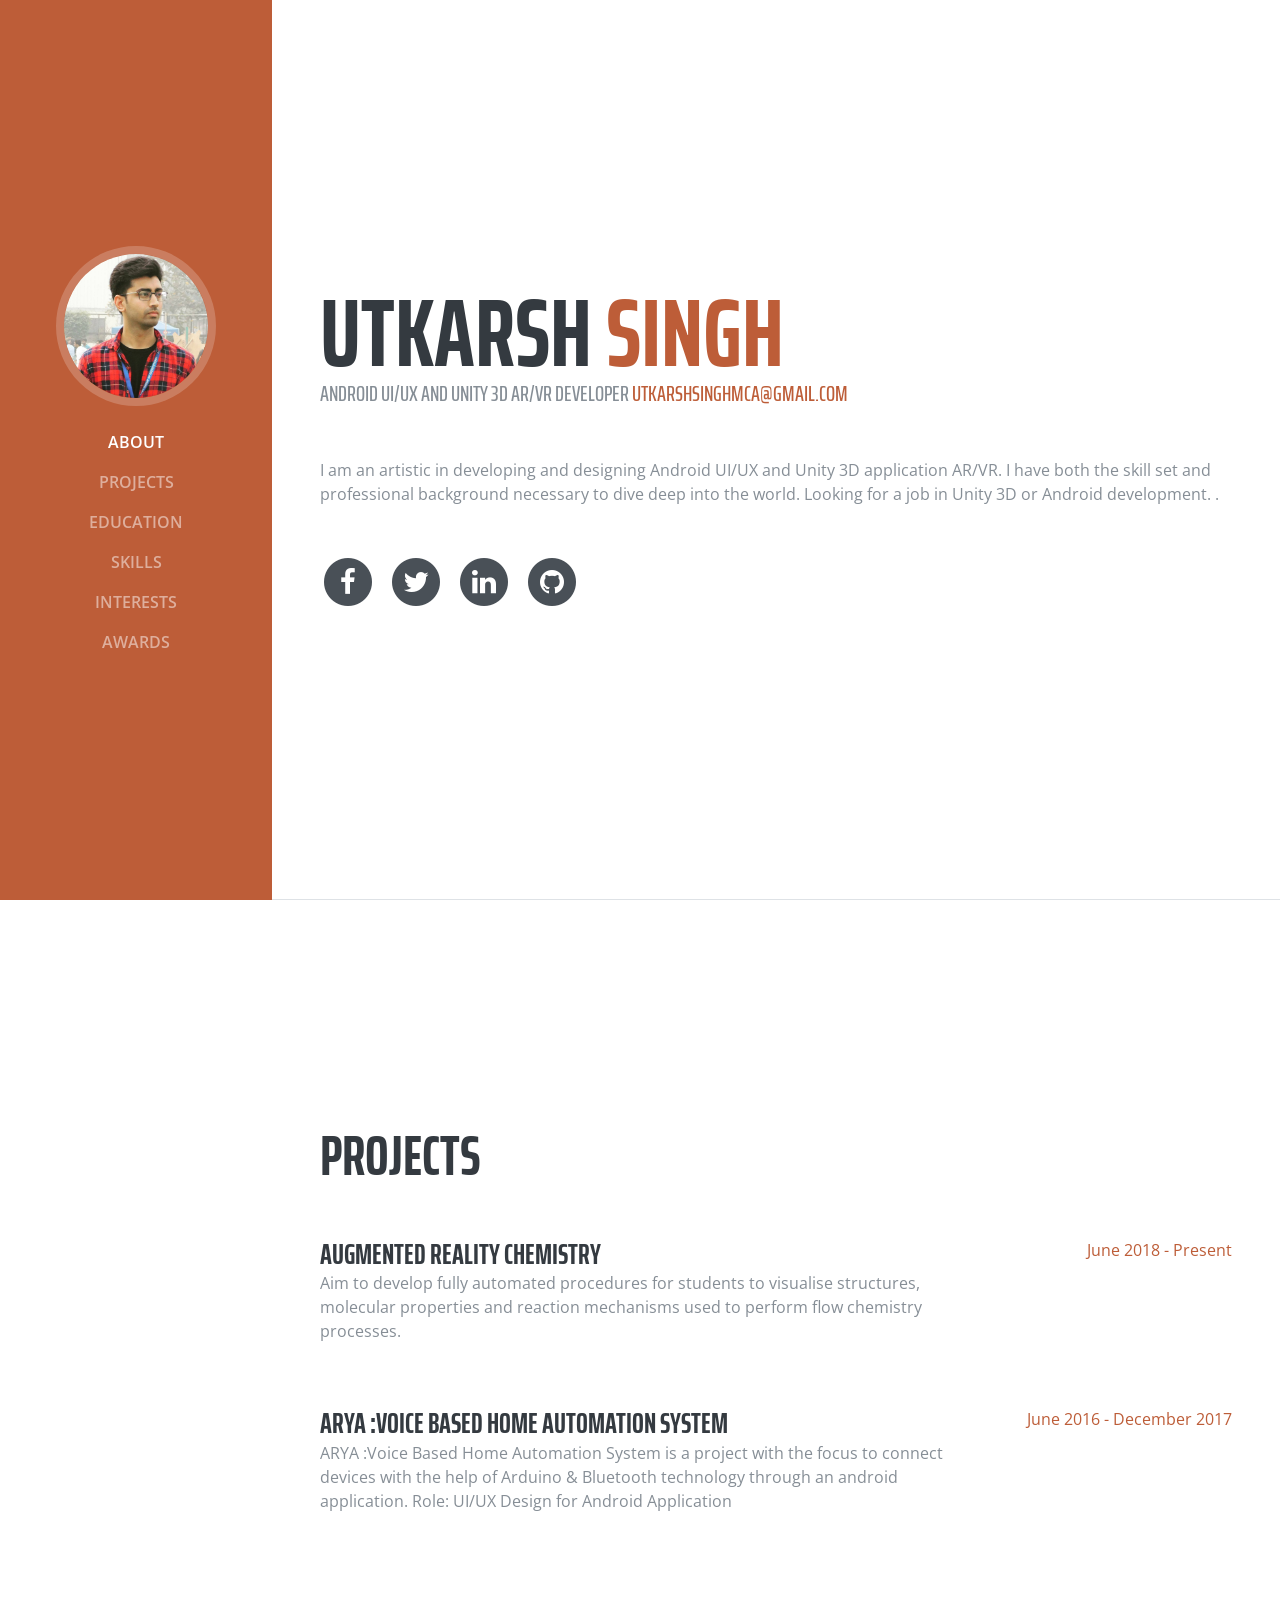
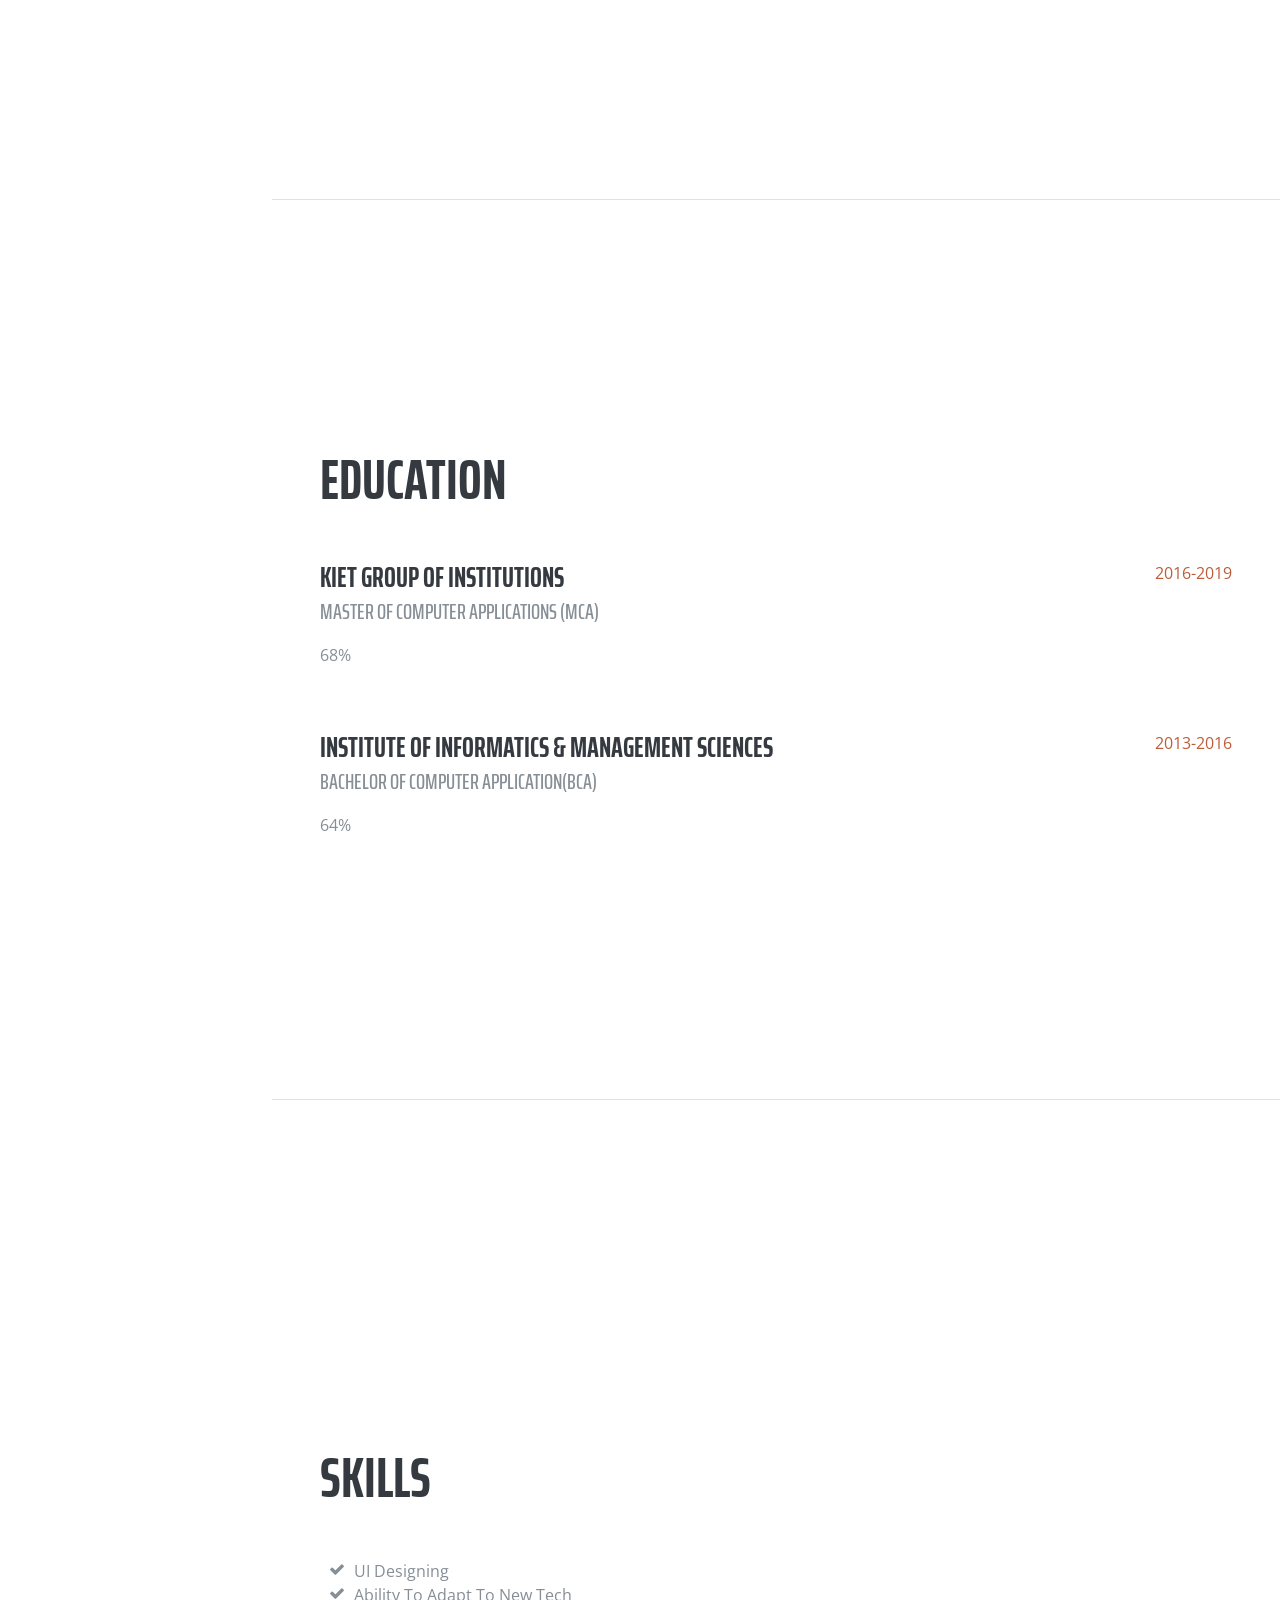
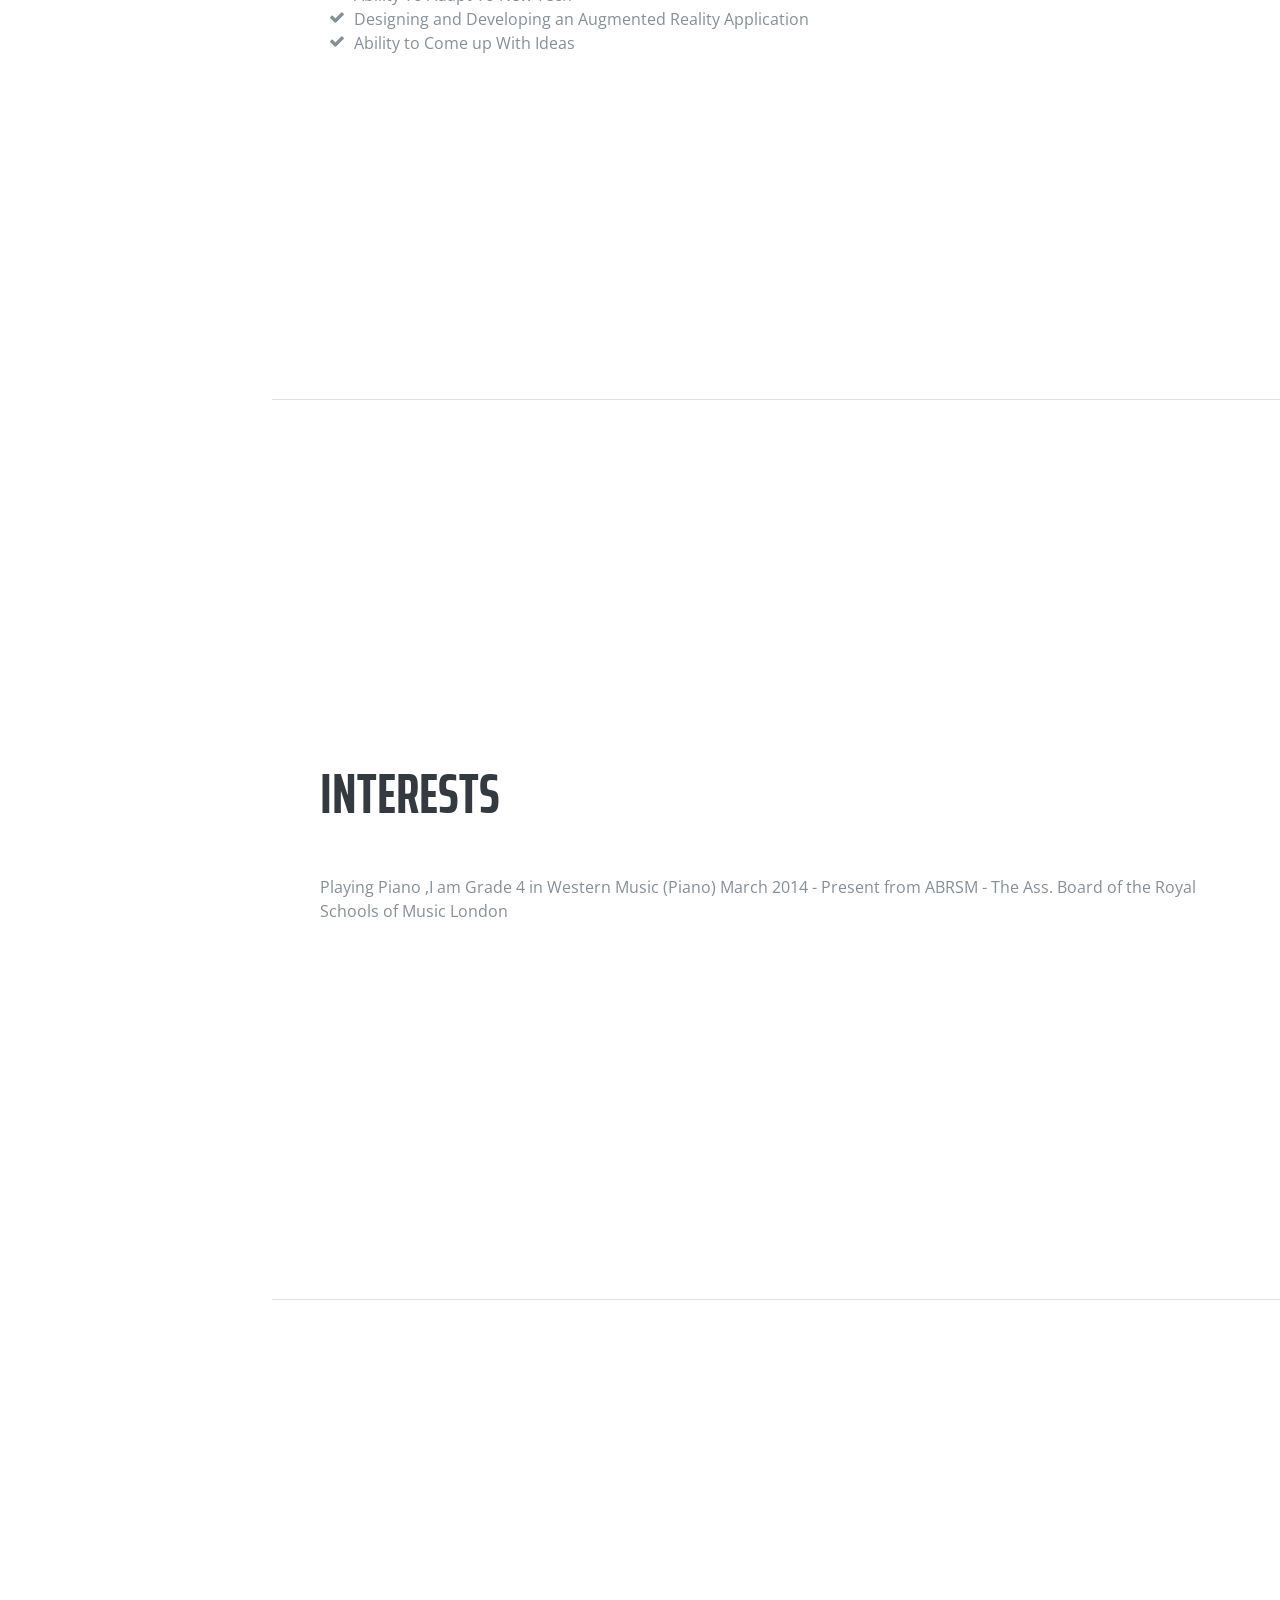
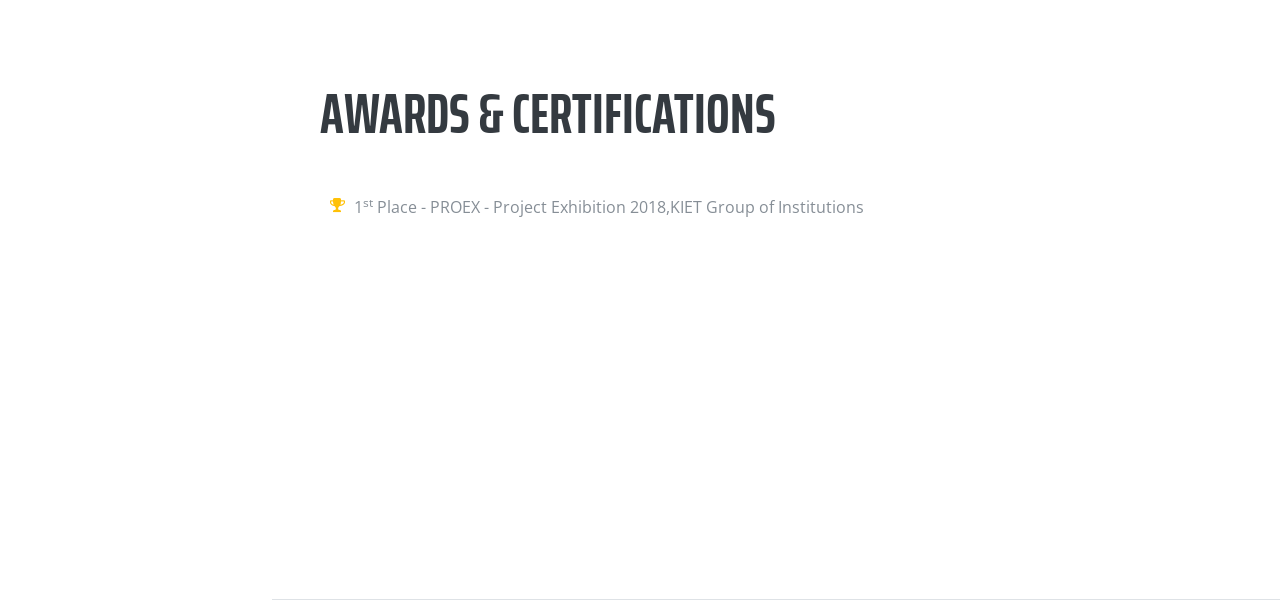
==== index.html @ ad0e027c "Day 20" ====
<!DOCTYPE html>
<html lang="en">

  <head>

    <meta charset="utf-8">
    <meta name="viewport" content="width=device-width, initial-scale=1, shrink-to-fit=no">
    <meta name="description" content="">
    <meta name="author" content="">

    <title>Resume - Start Bootstrap Theme</title>

    <!-- Bootstrap core CSS -->
    <link href="vendor/bootstrap/css/bootstrap.min.css" rel="stylesheet">

    <!-- Custom fonts for this template -->
    <link href="https://fonts.googleapis.com/css?family=Saira+Extra+Condensed:100,200,300,400,500,600,700,800,900" rel="stylesheet">
    <link href="https://fonts.googleapis.com/css?family=Open+Sans:300,300i,400,400i,600,600i,700,700i,800,800i" rel="stylesheet">
    <link href="vendor/font-awesome/css/font-awesome.min.css" rel="stylesheet">
    <link href="vendor/devicons/css/devicons.min.css" rel="stylesheet">
    <link href="vendor/simple-line-icons/css/simple-line-icons.css" rel="stylesheet">

    <!-- Custom styles for this template -->
    <link href="css/resume.min.css" rel="stylesheet">

  </head>

  <body id="page-top">

    <nav class="navbar navbar-expand-lg navbar-dark bg-primary fixed-top" id="sideNav">
      <a class="navbar-brand js-scroll-trigger" href="#page-top">
        <span class="d-block d-lg-none">Start Bootstrap</span>
        <span class="d-none d-lg-block">
          <img class="img-fluid img-profile rounded-circle mx-auto mb-2" src="img/profile.jpg" alt="">
        </span>
      </a>
      <button class="navbar-toggler" type="button" data-toggle="collapse" data-target="#navbarSupportedContent" aria-controls="navbarSupportedContent" aria-expanded="false" aria-label="Toggle navigation">
        <span class="navbar-toggler-icon"></span>
      </button>
      <div class="collapse navbar-collapse" id="navbarSupportedContent">
        <ul class="navbar-nav">
          <li class="nav-item">
            <a class="nav-link js-scroll-trigger" href="#about">About</a>
          </li>
          <li class="nav-item">
            <a class="nav-link js-scroll-trigger" href="#experience">Projects</a>
          </li>
          <li class="nav-item">
            <a class="nav-link js-scroll-trigger" href="#education">Education</a>
          </li>
          <li class="nav-item">
            <a class="nav-link js-scroll-trigger" href="#skills">Skills</a>
          </li>
          <li class="nav-item">
            <a class="nav-link js-scroll-trigger" href="#interests">Interests</a>
          </li>
          <li class="nav-item">
            <a class="nav-link js-scroll-trigger" href="#awards">Awards</a>
          </li>
        </ul>
      </div>
    </nav>

    <div class="container-fluid p-0">

      <section class="resume-section p-3 p-lg-5 d-flex d-column" id="about">
        <div class="my-auto">
          <h1 class="mb-0">UTKARSH
            <span class="text-primary">SINGH</span>
          </h1>
          <div class="subheading mb-5">Android UI/UX and Unity 3D AR/VR Developer
            <a href="mailto:name@email.com">utkarshsinghmca@gmail.com</a>
          </div>
          <p class="mb-5">I am an artistic in developing and designing Android UI/UX and Unity 3D application AR/VR. I have both the skill set and professional background
necessary to dive deep into the world. Looking for a job in Unity 3D or Android development..</p>
          <ul class="list-inline list-social-icons mb-0">
            <li class="list-inline-item">
              <a href="https://www.facebook.com/utkarshsinghpianist">
                <span class="fa-stack fa-lg">
                  <i class="fa fa-circle fa-stack-2x"></i>
                  <i class="fa fa-facebook fa-stack-1x fa-inverse"></i>
                </span>
              </a>
            </li>
            <li class="list-inline-item">
              <a href="https://twitter.com/Utkarsh__Singh">
                <span class="fa-stack fa-lg">
                  <i class="fa fa-circle fa-stack-2x"></i>
                  <i class="fa fa-twitter fa-stack-1x fa-inverse"></i>
                </span>
              </a>
            </li>
            <li class="list-inline-item">
              <a href="https://www.linkedin.com/in/utkarshsinghmca/">
                <span class="fa-stack fa-lg">
                  <i class="fa fa-circle fa-stack-2x"></i>
                  <i class="fa fa-linkedin fa-stack-1x fa-inverse"></i>
                </span>
              </a>
            </li>
            <li class="list-inline-item">
              <a href="https://github.com/Utkarshsinghmca">
                <span class="fa-stack fa-lg">
                  <i class="fa fa-circle fa-stack-2x"></i>
                  <i class="fa fa-github fa-stack-1x fa-inverse"></i>
                </span>
              </a>
            </li>
          </ul>
        </div>
      </section>

      <section class="resume-section p-3 p-lg-5 d-flex flex-column" id="experience">
        <div class="my-auto">
          <h2 class="mb-5">Projects</h2>

          <div class="resume-item d-flex flex-column flex-md-row mb-5">
            <div class="resume-content mr-auto">
              <h3 class="mb-0">Augmented Reality Chemistry</h3>
              
              <p>Aim to develop fully automated procedures for students to visualise structures, molecular properties and reaction mechanisms used to
perform flow chemistry processes.</p>
            </div>
            <div class="resume-date text-md-right">
              <span class="text-primary">June 2018 - Present</span>
            </div>
          </div>

          <div class="resume-item d-flex flex-column flex-md-row mb-5">
            <div class="resume-content mr-auto">
              <h3 class="mb-0">ARYA :Voice Based Home Automation System</h3>
              
              <p>ARYA :Voice Based Home Automation System is a project with the focus to connect devices with the help of Arduino & Bluetooth
technology through an android application.
Role: UI/UX Design for Android Application</p>
            </div>
            <div class="resume-date text-md-right">
              <span class="text-primary">June 2016 - December 2017</span>
            </div>
          </div>

        

          

        </div>

      </section>

      <section class="resume-section p-3 p-lg-5 d-flex flex-column" id="education">
        <div class="my-auto">
          <h2 class="mb-5">Education</h2>

          <div class="resume-item d-flex flex-column flex-md-row mb-5">
            <div class="resume-content mr-auto">
              <h3 class="mb-0">KIET Group of Institutions</h3>
              <div class="subheading mb-3">Master of Computer Applications (MCA)</div>
              <p>68%</p>
            </div>
            <div class="resume-date text-md-right">
              <span class="text-primary">2016-2019</span>
            </div>
          </div>

          <div class="resume-item d-flex flex-column flex-md-row">
            <div class="resume-content mr-auto">
              <h3 class="mb-0">Institute of Informatics & Management Sciences</h3>
              <div class="subheading mb-3">Bachelor of Computer Application(BCA)</div>
              <p>64%</p>
            </div>
            <div class="resume-date text-md-right">
              <span class="text-primary">2013-2016</span>
            </div>
          </div>

        </div>
      </section>

      <section class="resume-section p-3 p-lg-5 d-flex flex-column" id="skills">
        <div class="my-auto">
          <h2 class="mb-5">Skills</h2>

         

          <div class="subheading mb-3"></div>
          <ul class="fa-ul mb-0">
            <li>
              <i class="fa-li fa fa-check"></i>
              UI Designing
</li>
            <li>
              <i class="fa-li fa fa-check"></i>
             Ability To Adapt To New Tech
</li>
            <li>
              <i class="fa-li fa fa-check"></i>
              Designing and Developing an Augmented Reality Application
</li>
            <li>
              <i class="fa-li fa fa-check"></i>
             Ability to Come up With Ideas</li>
          </ul>
        </div>
      </section>

      <section class="resume-section p-3 p-lg-5 d-flex flex-column" id="interests">
        <div class="my-auto">
          <h2 class="mb-5">Interests</h2>
          <p>Playing Piano
,I am Grade 4 in Western Music (Piano)
March 2014 - Present from
ABRSM - The Ass. Board of the Royal Schools of Music London</p>
         </div>
      </section>

      <section class="resume-section p-3 p-lg-5 d-flex flex-column" id="awards">
        <div class="my-auto">
          <h2 class="mb-5">Awards &amp; Certifications</h2>
          <ul class="fa-ul mb-0">
            
            <li>
              <i class="fa-li fa fa-trophy text-warning"></i>
              1<sup>st</sup>
              Place - PROEX - Project Exhibition 2018,KIET Group of Institutions</li>
            <li>
           
          </ul>
        </div>
      </section>

    </div>

    <!-- Bootstrap core JavaScript -->
    <script src="vendor/jquery/jquery.min.js"></script>
    <script src="vendor/bootstrap/js/bootstrap.bundle.min.js"></script>

    <!-- Plugin JavaScript -->
    <script src="vendor/jquery-easing/jquery.easing.min.js"></script>

    <!-- Custom scripts for this template -->
    <script src="js/resume.min.js"></script>

  </body>

</html>
---- vendor/devicons/css/devicons.min.css ----
/*!
 *  Devicons 1.8.0 made by Theodore Vorillas / http://vorillaz.com 
 */
@font-face{font-family:devicons;src:url(../fonts/devicons.eot?xqxft6);src:url(../fonts/devicons.eot?#iefixxqxft6) format("embedded-opentype"),url(../fonts/devicons.woff?xqxft6) format("woff"),url(../fonts/devicons.ttf?xqxft6) format("truetype"),url(../fonts/devicons.svg?xqxft6#devicons) format("svg");font-weight:400;font-style:normal}.devicons{font-family:devicons;speak:none;font-style:normal;font-weight:400;font-variant:normal;text-transform:none;line-height:1;-webkit-font-smoothing:antialiased;-moz-osx-font-smoothing:grayscale}.devicons-git:before{content:"\e602"}.devicons-git_compare:before{content:"\e628"}.devicons-git_branch:before{content:"\e625"}.devicons-git_commit:before{content:"\e629"}.devicons-git_pull_request:before{content:"\e626"}.devicons-git_merge:before{content:"\e627"}.devicons-bitbucket:before{content:"\e603"}.devicons-github_alt:before{content:"\e608"}.devicons-github_badge:before{content:"\e609"}.devicons-github:before{content:"\e60a"}.devicons-github_full:before{content:"\e617"}.devicons-java:before{content:"\e638"}.devicons-ruby:before{content:"\e639"}.devicons-scala:before{content:"\e637"}.devicons-python:before{content:"\e63c"}.devicons-go:before{content:"\e624"}.devicons-ruby_on_rails:before{content:"\e63b"}.devicons-django:before{content:"\e61d"}.devicons-markdown:before{content:"\e63e"}.devicons-php:before{content:"\e63d"}.devicons-mysql:before{content:"\e604"}.devicons-streamline:before{content:"\e605"}.devicons-database:before{content:"\e606"}.devicons-laravel:before{content:"\e63f"}.devicons-javascript:before{content:"\e64e"}.devicons-angular:before{content:"\e653"}.devicons-backbone:before{content:"\e652"}.devicons-coffeescript:before{content:"\e651"}.devicons-jquery:before{content:"\e650"}.devicons-modernizr:before{content:"\e620"}.devicons-jquery_ui:before{content:"\e654"}.devicons-ember:before{content:"\e61b"}.devicons-dojo:before{content:"\e61c"}.devicons-nodejs:before{content:"\e619"}.devicons-nodejs_small:before{content:"\e618"}.devicons-javascript_shield:before{content:"\e64f"}.devicons-bootstrap:before{content:"\e647"}.devicons-sass:before{content:"\e64b"}.devicons-css3_full:before{content:"\e64a"}.devicons-css3:before{content:"\e649"}.devicons-html5:before{content:"\e636"}.devicons-html5_multimedia:before{content:"\e632"}.devicons-html5_device_access:before{content:"\e633"}.devicons-html5_3d_effects:before{content:"\e635"}.devicons-html5_connectivity:before{content:"\e634"}.devicons-ghost_small:before{content:"\e614"}.devicons-ghost:before{content:"\e61f"}.devicons-magento:before{content:"\e640"}.devicons-joomla:before{content:"\e641"}.devicons-jekyll_small:before{content:"\e60d"}.devicons-drupal:before{content:"\e642"}.devicons-wordpress:before{content:"\e60b"}.devicons-grunt:before{content:"\e64c"}.devicons-bower:before{content:"\e64d"}.devicons-npm:before{content:"\e61e"}.devicons-yahoo_small:before{content:"\e62b"}.devicons-yahoo:before{content:"\e615"}.devicons-bing_small:before{content:"\e600"}.devicons-windows:before{content:"\e60f"}.devicons-linux:before{content:"\e612"}.devicons-ubuntu:before{content:"\e63a"}.devicons-android:before{content:"\e60e"}.devicons-apple:before{content:"\e611"}.devicons-appstore:before{content:"\e613"}.devicons-phonegap:before{content:"\e630"}.devicons-blackberry:before{content:"\e623"}.devicons-stackoverflow:before{content:"\e610"}.devicons-techcrunch:before{content:"\e62c"}.devicons-codrops:before{content:"\e62f"}.devicons-css_tricks:before{content:"\e601"}.devicons-smashing_magazine:before{content:"\e62d"}.devicons-netmagazine:before{content:"\e62e"}.devicons-codepen:before{content:"\e616"}.devicons-cssdeck:before{content:"\e62a"}.devicons-hackernews:before{content:"\e61a"}.devicons-dropbox:before{content:"\e607"}.devicons-google_drive:before{content:"\e631"}.devicons-visualstudio:before{content:"\e60c"}.devicons-unity_small:before{content:"\e621"}.devicons-raspberry_pi:before{content:"\e622"}.devicons-chrome:before{content:"\e643"}.devicons-ie:before{content:"\e644"}.devicons-firefox:before{content:"\e645"}.devicons-opera:before{content:"\e646"}.devicons-safari:before{content:"\e648"}.devicons-swift:before{content:"\e655"}.devicons-symfony:before{content:"\e656"}.devicons-symfony_badge:before{content:"\e657"}.devicons-less:before{content:"\e658"}.devicons-stylus:before{content:"\e659"}.devicons-trello:before{content:"\e65a"}.devicons-atlassian:before{content:"\e65b"}.devicons-jira:before{content:"\e65c"}.devicons-envato:before{content:"\e65d"}.devicons-snap_svg:before{content:"\e65e"}.devicons-raphael:before{content:"\e65f"}.devicons-google_analytics:before{content:"\e660"}.devicons-compass:before{content:"\e661"}.devicons-onedrive:before{content:"\e662"}.devicons-gulp:before{content:"\e663"}.devicons-atom:before{content:"\e664"}.devicons-cisco:before{content:"\e665"}.devicons-nancy:before{content:"\e666"}.devicons-clojure:before{content:"\e668"}.devicons-clojure_alt:before{content:"\e66a"}.devicons-perl:before{content:"\e669"}.devicons-celluloid:before{content:"\e66b"}.devicons-w3c:before{content:"\e66c"}.devicons-redis:before{content:"\e66d"}.devicons-postgresql:before{content:"\e66e"}.devicons-webplatform:before{content:"\e66f"}.devicons-jenkins:before{content:"\e667"}.devicons-requirejs:before{content:"\e670"}.devicons-opensource:before{content:"\e671"}.devicons-typo3:before{content:"\e672"}.devicons-uikit:before{content:"\e673"}.devicons-doctrine:before{content:"\e674"}.devicons-groovy:before{content:"\e675"}.devicons-nginx:before{content:"\e676"}.devicons-haskell:before{content:"\e677"}.devicons-zend:before{content:"\e678"}.devicons-gnu:before{content:"\e679"}.devicons-yeoman:before{content:"\e67a"}.devicons-heroku:before{content:"\e67b"}.devicons-debian:before{content:"\e67d"}.devicons-travis:before{content:"\e67e"}.devicons-dotnet:before{content:"\e67f"}.devicons-codeigniter:before{content:"\e680"}.devicons-javascript_badge:before{content:"\e681"}.devicons-yii:before{content:"\e682"}.devicons-msql_server:before{content:"\e67c"}.devicons-composer:before{content:"\e683"}.devicons-krakenjs_badge:before{content:"\e684"}.devicons-krakenjs:before{content:"\e685"}.devicons-mozilla:before{content:"\e686"}.devicons-firebase:before{content:"\e687"}.devicons-sizzlejs:before{content:"\e688"}.devicons-creativecommons:before{content:"\e689"}.devicons-creativecommons_badge:before{content:"\e68a"}.devicons-mitlicence:before{content:"\e68b"}.devicons-senchatouch:before{content:"\e68c"}.devicons-bugsense:before{content:"\e68d"}.devicons-extjs:before{content:"\e68e"}.devicons-mootools_badge:before{content:"\e68f"}.devicons-mootools:before{content:"\e690"}.devicons-ruby_rough:before{content:"\e691"}.devicons-komodo:before{content:"\e692"}.devicons-coda:before{content:"\e693"}.devicons-bintray:before{content:"\e694"}.devicons-terminal:before{content:"\e695"}.devicons-code:before{content:"\e696"}.devicons-responsive:before{content:"\e697"}.devicons-dart:before{content:"\e698"}.devicons-aptana:before{content:"\e699"}.devicons-mailchimp:before{content:"\e69a"}.devicons-netbeans:before{content:"\e69b"}.devicons-dreamweaver:before{content:"\e69c"}.devicons-brackets:before{content:"\e69d"}.devicons-eclipse:before{content:"\e69e"}.devicons-cloud9:before{content:"\e69f"}.devicons-scrum:before{content:"\e6a0"}.devicons-prolog:before{content:"\e6a1"}.devicons-terminal_badge:before{content:"\e6a2"}.devicons-code_badge:before{content:"\e6a3"}.devicons-mongodb:before{content:"\e6a4"}.devicons-meteor:before{content:"\e6a5"}.devicons-meteorfull:before{content:"\e6a6"}.devicons-fsharp:before{content:"\e6a7"}.devicons-rust:before{content:"\e6a8"}.devicons-ionic:before{content:"\e6a9"}.devicons-sublime:before{content:"\e6aa"}.devicons-appcelerator:before{content:"\e6ab"}.devicons-asterisk:before{content:"\e6ac"}.devicons-aws:before{content:"\e6ad"}.devicons-digital-ocean:before{content:"\e6ae"}.devicons-dlang:before{content:"\e6af"}.devicons-docker:before{content:"\e6b0"}.devicons-erlang:before{content:"\e6b1"}.devicons-google-cloud-platform:before{content:"\e6b2"}.devicons-grails:before{content:"\e6b3"}.devicons-illustrator:before{content:"\e6b4"}.devicons-intellij:before{content:"\e6b5"}.devicons-materializecss:before{content:"\e6b6"}.devicons-openshift:before{content:"\e6b7"}.devicons-photoshop:before{content:"\e6b8"}.devicons-rackspace:before{content:"\e6b9"}.devicons-react:before{content:"\e6ba"}.devicons-redhat:before{content:"\e6bb"}.devicons-scriptcs:before{content:"\e6bc"}.devicons-sqllite:before{content:"\e6c4"}.devicons-vim:before{content:"\e6c5"}
---- css/resume.min.css ----
body{font-family:'Open Sans',serif;padding-top:54px;color:#868e96}@media (min-width:992px){body{padding-top:0;padding-left:17rem}}h1,h2,h3,h4,h5,h6{font-family:'Saira Extra Condensed',serif;font-weight:700;text-transform:uppercase;color:#343a40}h1{font-size:6rem;line-height:5.5rem}h2{font-size:3.5rem}.subheading{text-transform:uppercase;font-weight:500;font-family:'Saira Extra Condensed',serif;font-size:1.35rem}.list-social-icons a{color:#495057}.list-social-icons a:hover{color:#bd5d38}.list-social-icons a .fa-lg{font-size:1.75rem}.list-icons{font-size:3rem}.list-icons .list-inline-item i:hover{color:#bd5d38}#sideNav .navbar-nav .nav-item .nav-link{font-weight:600;text-transform:uppercase}@media (min-width:992px){#sideNav{text-align:center;position:fixed;top:0;left:0;display:flex;flex-direction:column;width:17rem;height:100vh}#sideNav .navbar-brand{display:flex;margin:auto auto 0;padding:.5rem}#sideNav .navbar-brand .img-profile{max-width:10rem;max-height:10rem;border:.5rem solid rgba(255,255,255,.2)}#sideNav .navbar-collapse{display:flex;align-items:flex-start;flex-grow:0;width:100%;margin-bottom:auto}#sideNav .navbar-collapse .navbar-nav{flex-direction:column;width:100%}#sideNav .navbar-collapse .navbar-nav .nav-item{display:block}#sideNav .navbar-collapse .navbar-nav .nav-item .nav-link{display:block}}section.resume-section{border-bottom:1px solid #dee2e6;padding-top:5rem!important;padding-bottom:5rem!important}section.resume-section .resume-item .resume-date{min-width:none}@media (min-width:768px){section.resume-section{min-height:100vh}section.resume-section .resume-item .resume-date{min-width:18rem}}@media (min-width:992px){section.resume-section{padding-top:3rem!important;padding-bottom:3rem!important}}.bg-primary{background-color:#bd5d38!important}.text-primary{color:#bd5d38!important}a{color:#bd5d38}a:active,a:focus,a:hover{color:#824027}
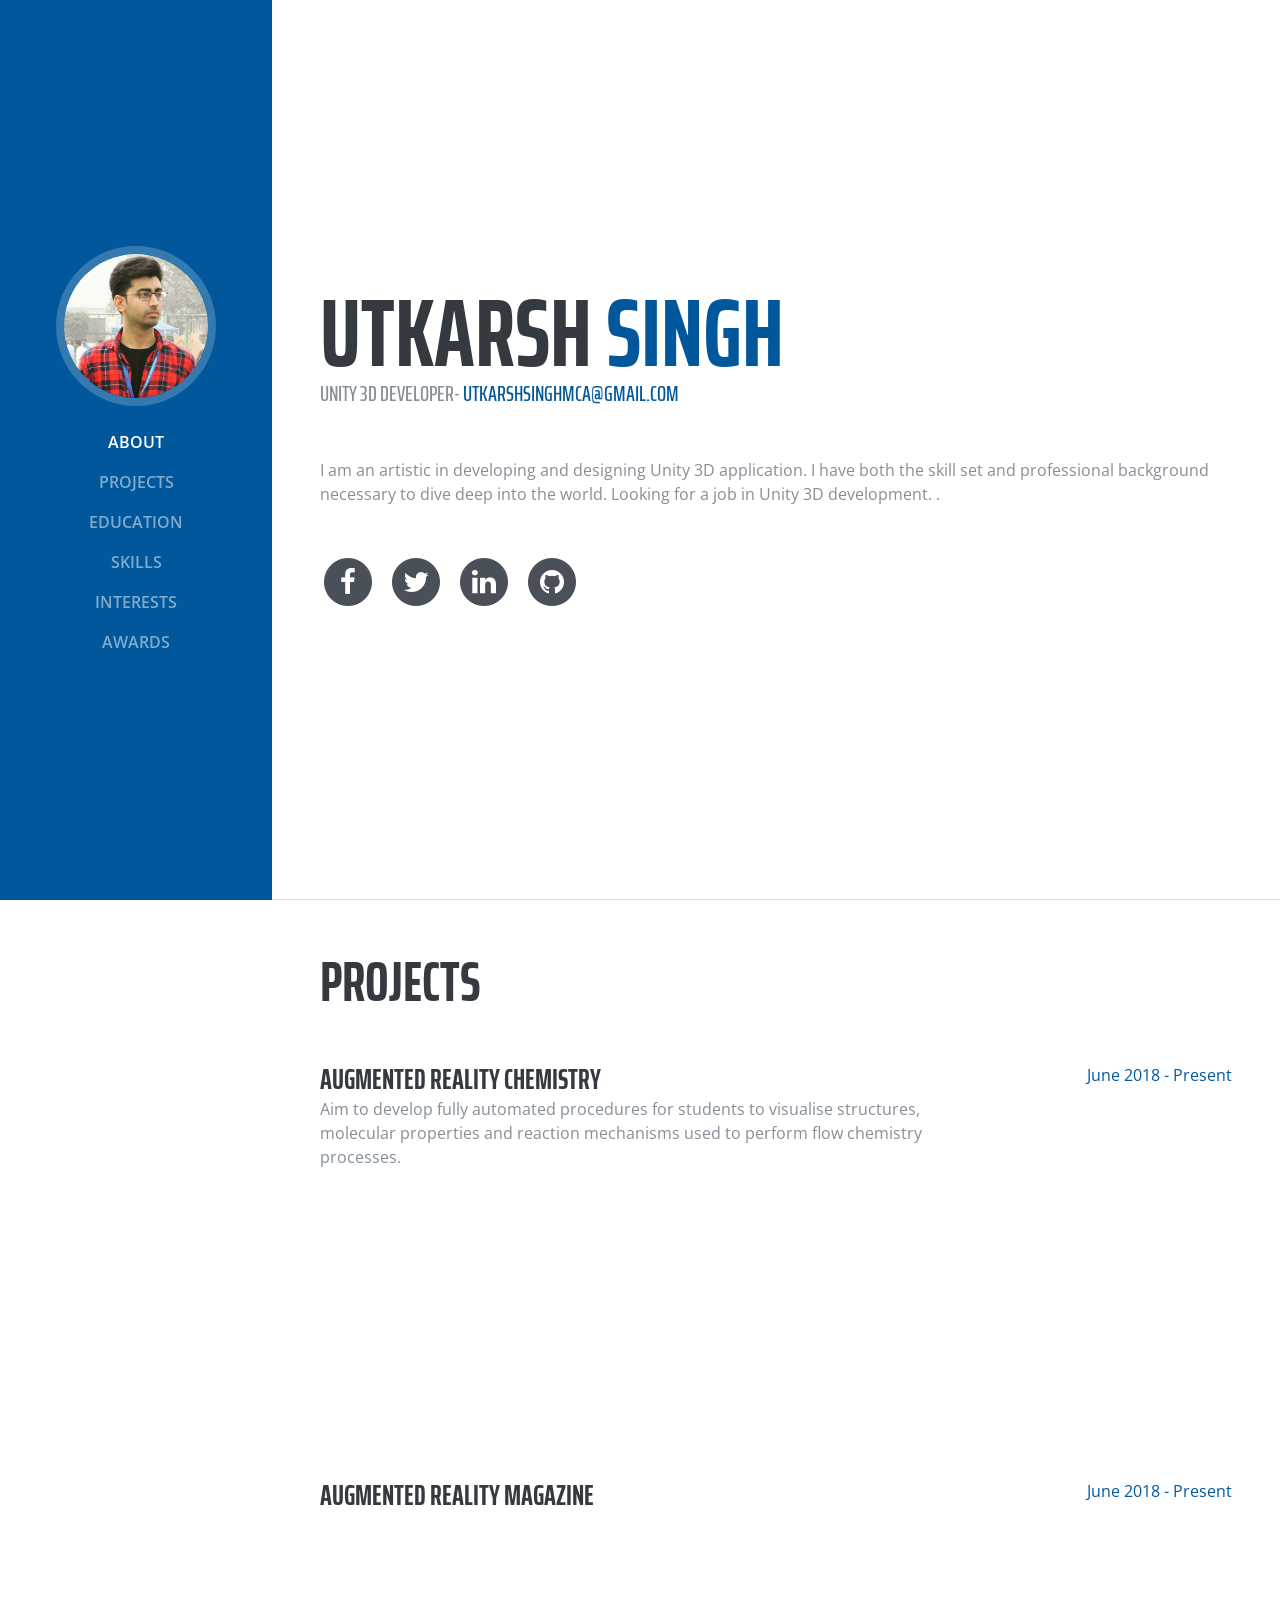
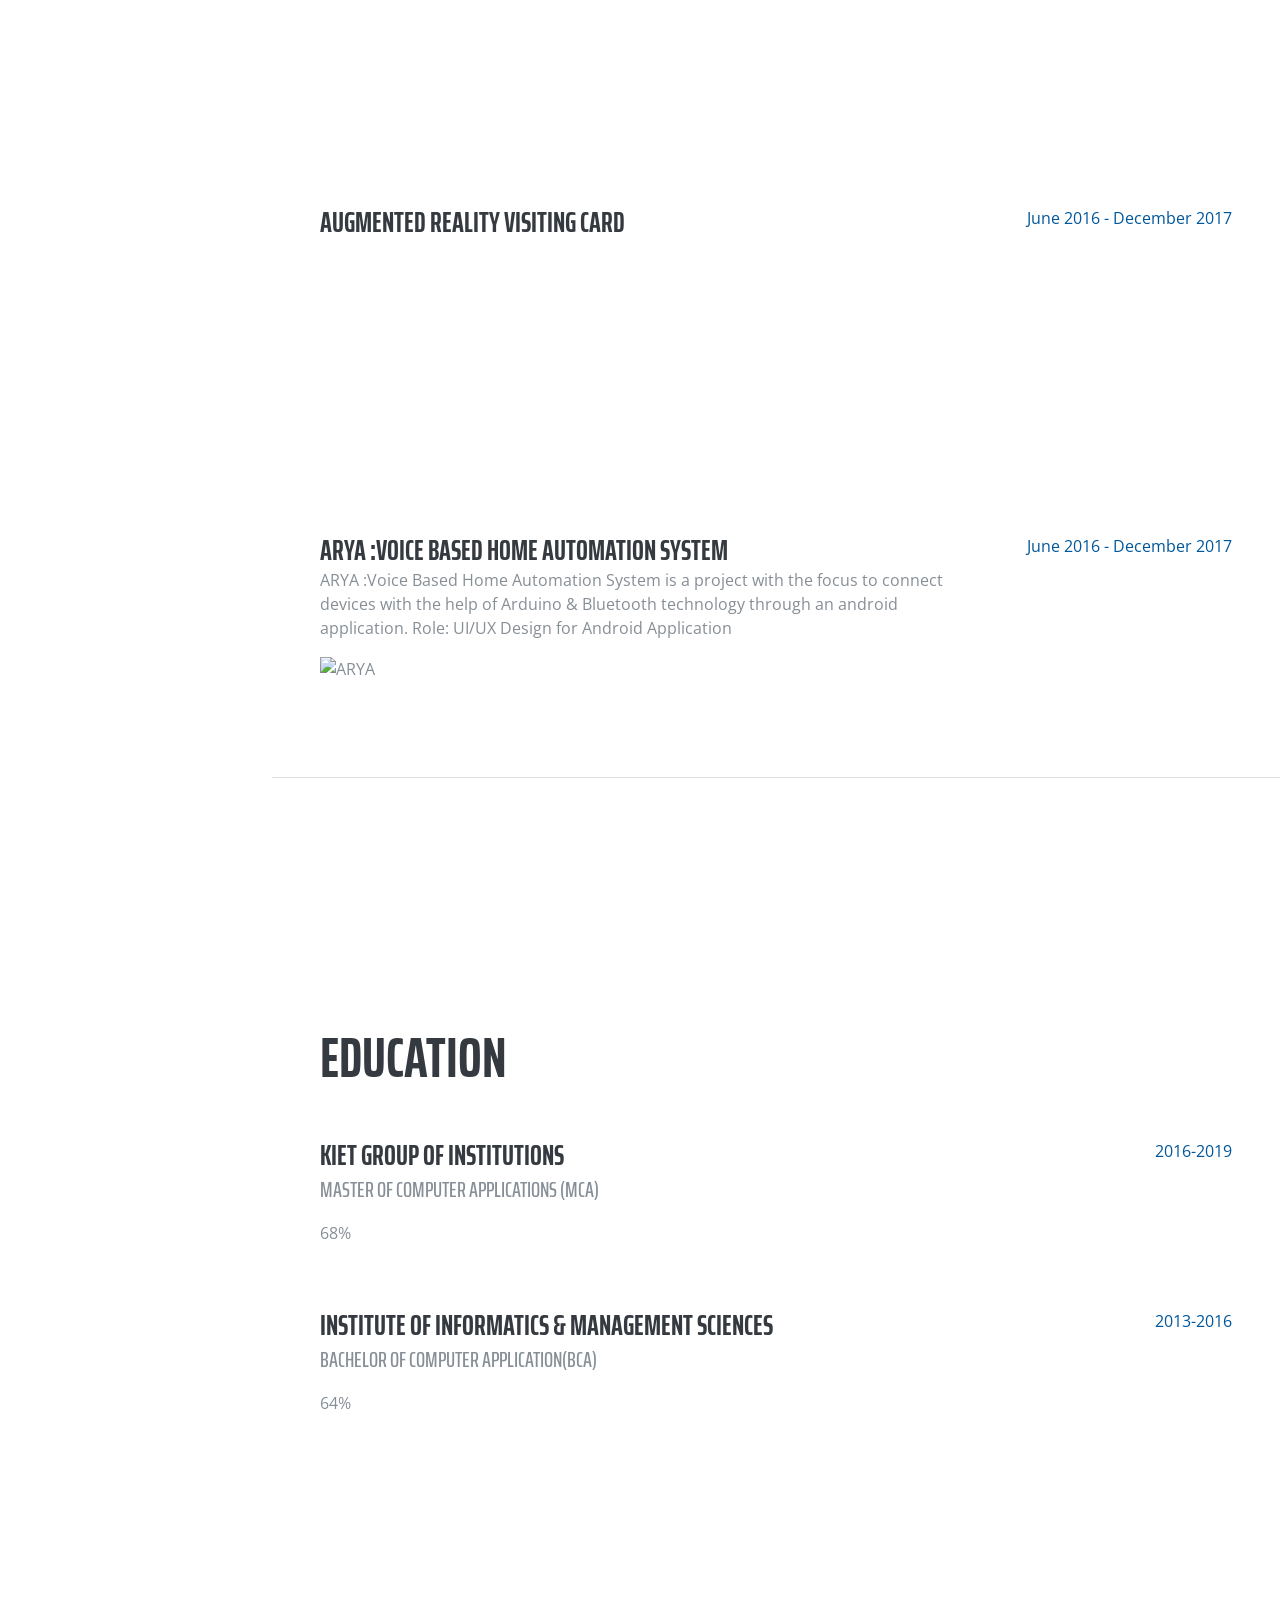
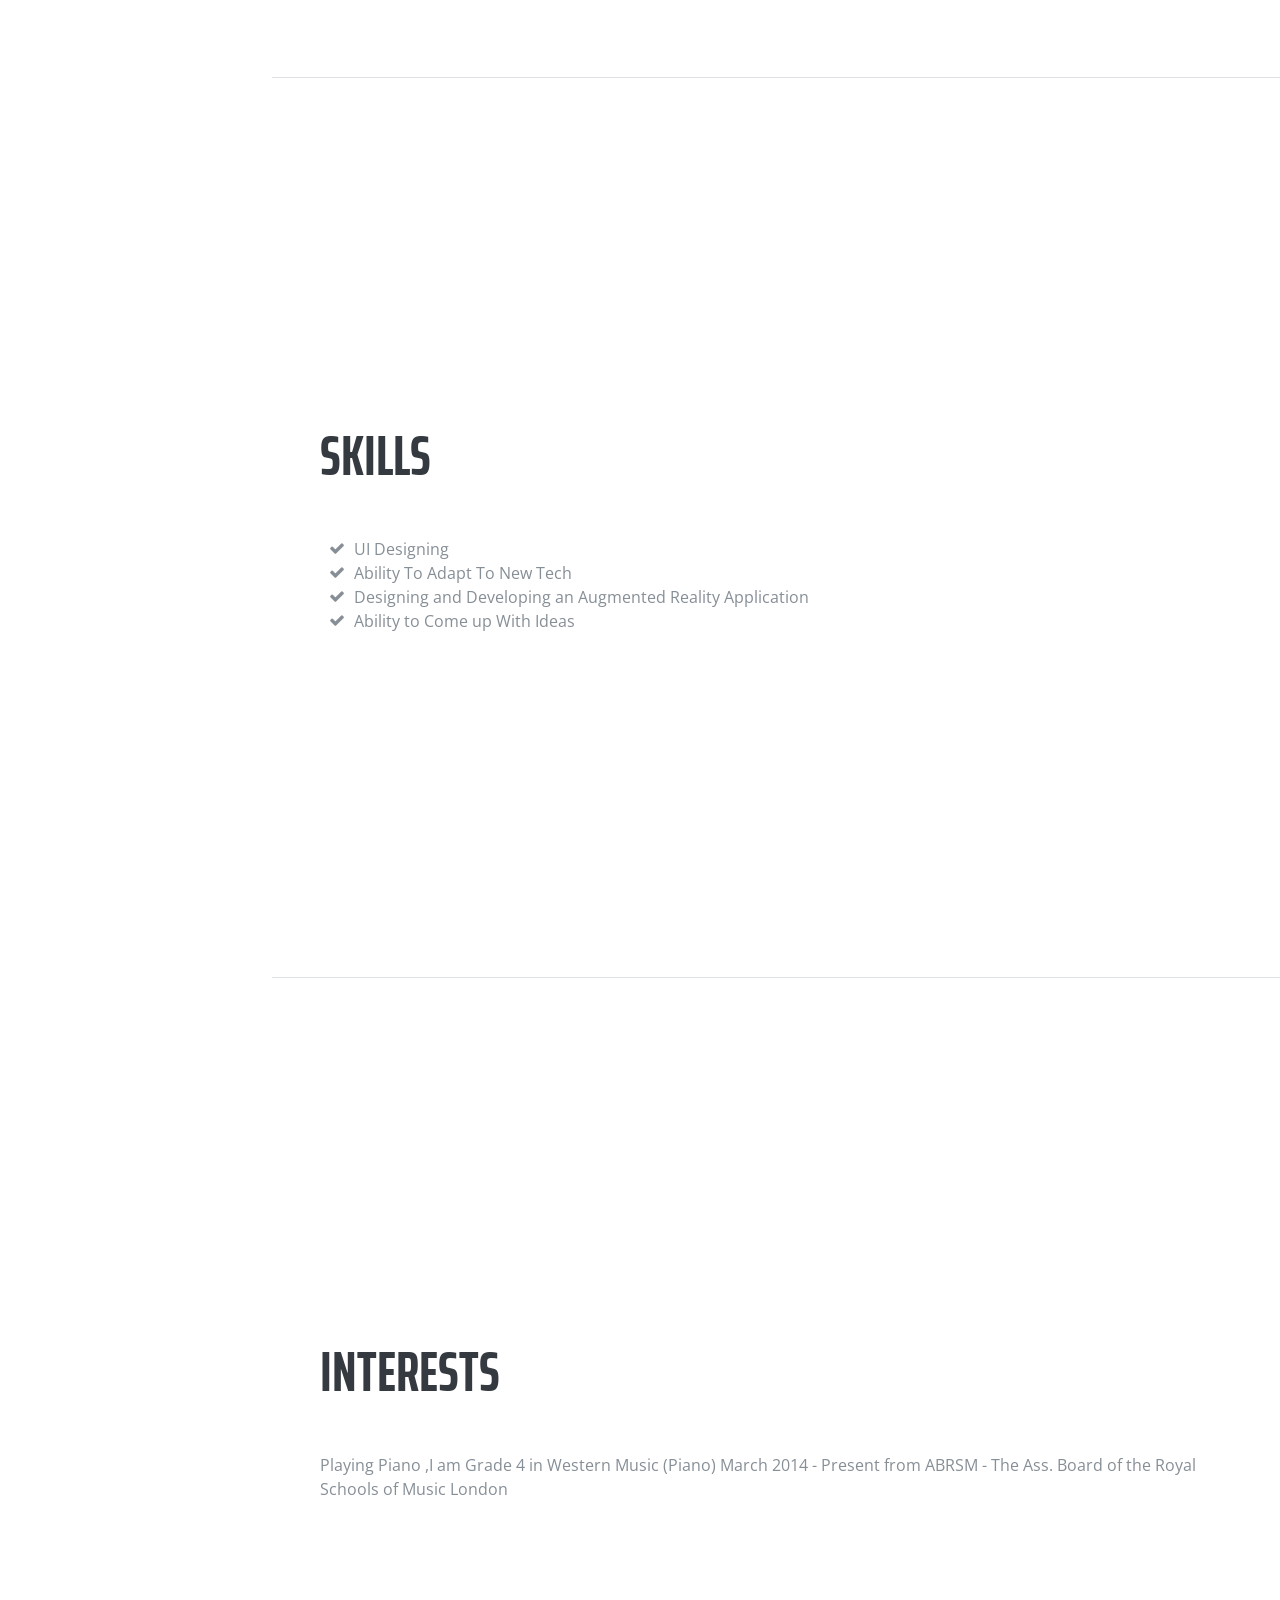
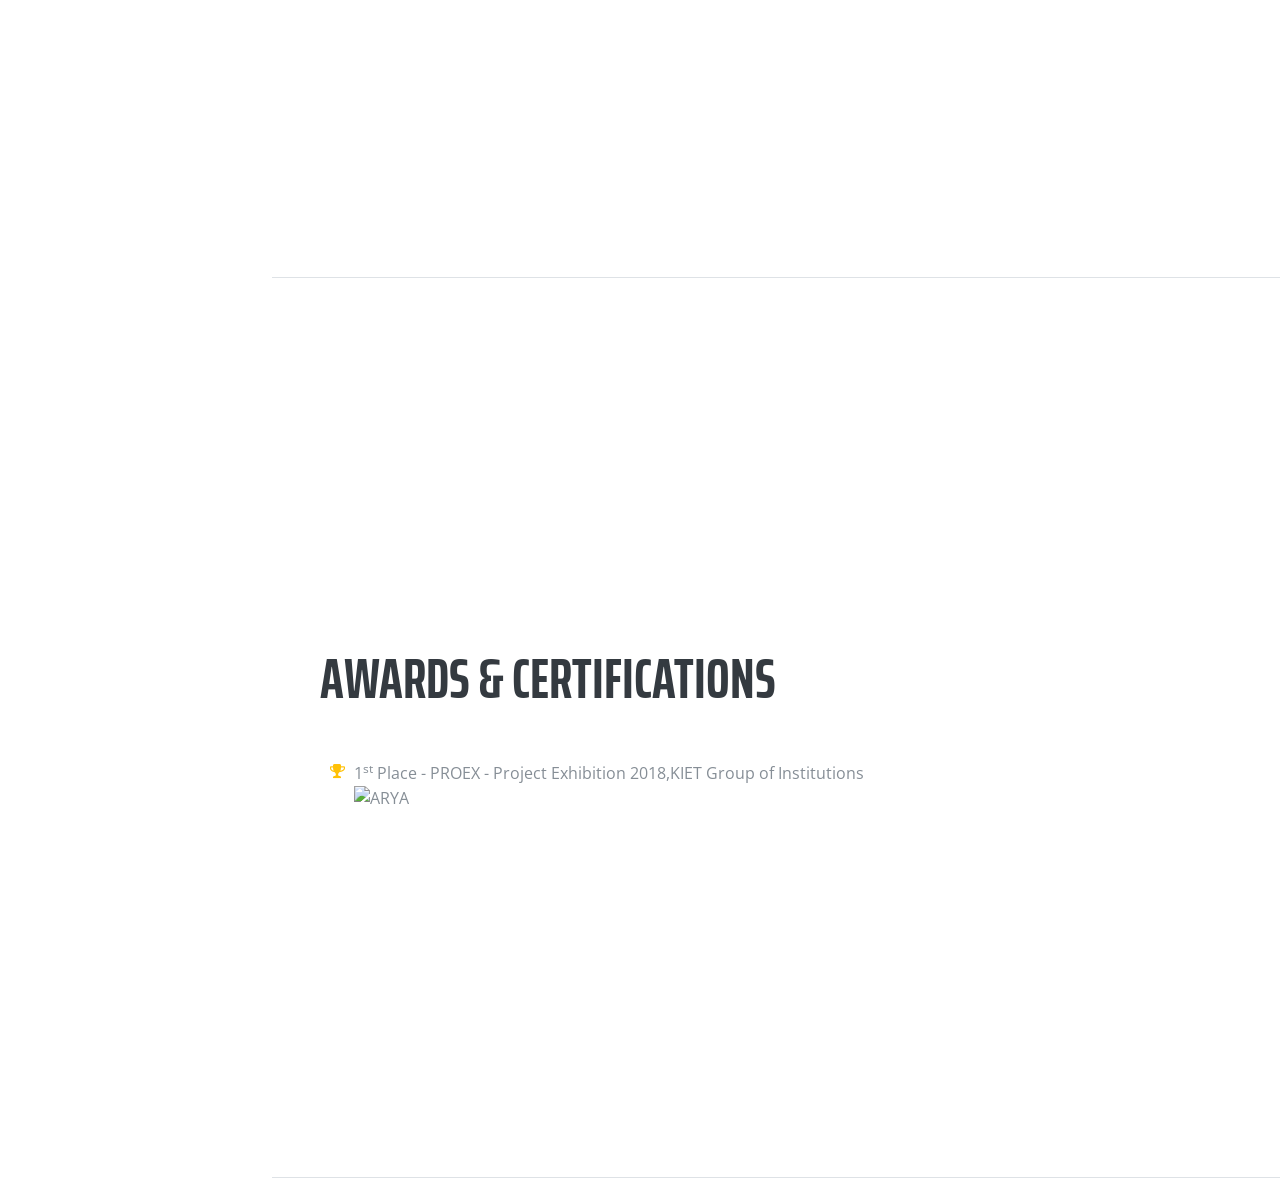
==== commit 7584425e: "Updated Resume" ====
--- a/index.html
+++ b/index.html
@@ -8,7 +8,7 @@
     <meta name="description" content="">
     <meta name="author" content="">
 
-    <title>Resume - Start Bootstrap Theme</title>
+    <title>Utkarsh Singh</title>
 
     <!-- Bootstrap core CSS -->
     <link href="vendor/bootstrap/css/bootstrap.min.css" rel="stylesheet">
@@ -25,11 +25,11 @@
 
   </head>
 
-  <body id="page-top">
+  <body  id="page-top">
 
     <nav class="navbar navbar-expand-lg navbar-dark bg-primary fixed-top" id="sideNav">
       <a class="navbar-brand js-scroll-trigger" href="#page-top">
-        <span class="d-block d-lg-none">Start Bootstrap</span>
+        <span class="d-block d-lg-none">Welcome</span>
         <span class="d-none d-lg-block">
           <img class="img-fluid img-profile rounded-circle mx-auto mb-2" src="img/profile.jpg" alt="">
         </span>
@@ -68,11 +68,11 @@
           <h1 class="mb-0">UTKARSH
             <span class="text-primary">SINGH</span>
           </h1>
-          <div class="subheading mb-5">Android UI/UX and Unity 3D AR/VR Developer
+          <div class="subheading mb-5">Unity 3D Developer-
             <a href="mailto:name@email.com">utkarshsinghmca@gmail.com</a>
           </div>
-          <p class="mb-5">I am an artistic in developing and designing Android UI/UX and Unity 3D application AR/VR. I have both the skill set and professional background
-necessary to dive deep into the world. Looking for a job in Unity 3D or Android development.+          <p class="mb-5">I am an artistic in developing and designing Unity 3D application. I have both the skill set and professional background
+necessary to dive deep into the world. Looking for a job in Unity 3D development.
 .</p>
           <ul class="list-inline list-social-icons mb-0">
             <li class="list-inline-item">
@@ -119,21 +119,42 @@
             <div class="resume-content mr-auto">
               <h3 class="mb-0">Augmented Reality Chemistry</h3>
               
-              <p>Aim to develop fully automated procedures for students to visualise structures, molecular properties and reaction mechanisms used to
+              <p>Aim to develop fully automated procedures for students to visualise structures, molecular properties and reaction mechanisms used to
 perform flow chemistry processes.</p>
+<iframe width="400" height="240" src="https://www.youtube.com/embed/x8lekCNVUxc" frameborder="0" allow="autoplay; encrypted-media" allowfullscreen></iframe>
             </div>
             <div class="resume-date text-md-right">
               <span class="text-primary">June 2018 - Present</span>
             </div>
           </div>
-
+          <div class="resume-item d-flex flex-column flex-md-row mb-5">
+            <div class="resume-content mr-auto">
+              <h3 class="mb-0">Augmented Reality Magazine</h3>
+              
+              <iframe width="400" height="240" src="https://www.youtube.com/embed/F-iZ-XVeFOk" frameborder="0" allow="autoplay; encrypted-media" allowfullscreen></iframe>
+            </div>
+            <div class="resume-date text-md-right">
+              <span class="text-primary">June 2018 - Present</span>
+            </div>
+          </div>
+          <div class="resume-item d-flex flex-column flex-md-row mb-5">
+            <div class="resume-content mr-auto">
+              <h3 class="mb-0">Augmented Reality Visiting Card</h3>
+              
+              <iframe width="400" height="240" src="https://www.youtube.com/embed/ZY_IaUmmPfQ" frameborder="0" allow="autoplay; encrypted-media" allowfullscreen></iframe>
+            </div>
+            <div class="resume-date text-md-right">
+              <span class="text-primary">June 2016 - December 2017</span>
+            </div>
+          </div>
           <div class="resume-item d-flex flex-column flex-md-row mb-5">
             <div class="resume-content mr-auto">
               <h3 class="mb-0">ARYA :Voice Based Home Automation System</h3>
               
-              <p>ARYA :Voice Based Home Automation System is a project with the focus to connect devices with the help of Arduino & Bluetooth
-technology through an android application.
+              <p>ARYA :Voice Based Home Automation System is a project with the focus to connect devices with the help of Arduino & Bluetooth
+technology through an android application.
 Role: UI/UX Design for Android Application</p>
+<img src="C:\Users\Utkarsh\Desktop\utkarshsinghmca.github.io\img\arya.jpg" alt="ARYA" style="width:250px;height:400px;">
             </div>
             <div class="resume-date text-md-right">
               <span class="text-primary">June 2016 - December 2017</span>
@@ -155,7 +176,7 @@
           <div class="resume-item d-flex flex-column flex-md-row mb-5">
             <div class="resume-content mr-auto">
               <h3 class="mb-0">KIET Group of Institutions</h3>
-              <div class="subheading mb-3">Master of Computer Applications (MCA)+              <div class="subheading mb-3">Master of Computer Applications (MCA)
 </div>
               <p>68%</p>
             </div>
@@ -166,9 +187,9 @@
 
           <div class="resume-item d-flex flex-column flex-md-row">
             <div class="resume-content mr-auto">
-              <h3 class="mb-0">Institute of Informatics & Management Sciences+              <h3 class="mb-0">Institute of Informatics & Management Sciences
 </h3>
-              <div class="subheading mb-3">Bachelor of Computer Application(BCA)+              <div class="subheading mb-3">Bachelor of Computer Application(BCA)
 </div>
               <p>64%</p>
             </div>
@@ -190,16 +211,16 @@
           <ul class="fa-ul mb-0">
             <li>
               <i class="fa-li fa fa-check"></i>
-              UI Designing
-+              UI Designing
+
 </li>
             <li>
               <i class="fa-li fa fa-check"></i>
-             Ability To Adapt To New Tech
+             Ability To Adapt To New Tech
 </li>
             <li>
               <i class="fa-li fa fa-check"></i>
-              Designing and Developing an Augmented Reality Application
+              Designing and Developing an Augmented Reality Application
 </li>
             <li>
               <i class="fa-li fa fa-check"></i>
@@ -211,10 +232,10 @@
       <section class="resume-section p-3 p-lg-5 d-flex flex-column" id="interests">
         <div class="my-auto">
           <h2 class="mb-5">Interests</h2>
-          <p>Playing Piano
-,I am Grade 4 in Western Music (Piano)
-March 2014 - Present from
-ABRSM - The Ass. Board of the Royal Schools of Music London+          <p>Playing Piano
+,I am Grade 4 in Western Music (Piano)
+March 2014 - Present from
+ABRSM - The Ass. Board of the Royal Schools of Music London
 </p>
          </div>
       </section>
@@ -228,6 +249,8 @@
               <i class="fa-li fa fa-trophy text-warning"></i>
               1<sup>st</sup>
               Place - PROEX - Project Exhibition 2018,KIET Group of Institutions</li>
+              <img src="C:\Users\Utkarsh\Desktop\utkarshsinghmca.github.io\img\certi.jpg" alt="ARYA" style="width:600px;height:400px;">
+        
             <li>
            
           </ul>
--- a/css/resume.min.css
+++ b/css/resume.min.css
@@ -1 +1 @@
-body{font-family:'Open Sans',serif;padding-top:54px;color:#868e96}@media (min-width:992px){body{padding-top:0;padding-left:17rem}}h1,h2,h3,h4,h5,h6{font-family:'Saira Extra Condensed',serif;font-weight:700;text-transform:uppercase;color:#343a40}h1{font-size:6rem;line-height:5.5rem}h2{font-size:3.5rem}.subheading{text-transform:uppercase;font-weight:500;font-family:'Saira Extra Condensed',serif;font-size:1.35rem}.list-social-icons a{color:#495057}.list-social-icons a:hover{color:#bd5d38}.list-social-icons a .fa-lg{font-size:1.75rem}.list-icons{font-size:3rem}.list-icons .list-inline-item i:hover{color:#bd5d38}#sideNav .navbar-nav .nav-item .nav-link{font-weight:600;text-transform:uppercase}@media (min-width:992px){#sideNav{text-align:center;position:fixed;top:0;left:0;display:flex;flex-direction:column;width:17rem;height:100vh}#sideNav .navbar-brand{display:flex;margin:auto auto 0;padding:.5rem}#sideNav .navbar-brand .img-profile{max-width:10rem;max-height:10rem;border:.5rem solid rgba(255,255,255,.2)}#sideNav .navbar-collapse{display:flex;align-items:flex-start;flex-grow:0;width:100%;margin-bottom:auto}#sideNav .navbar-collapse .navbar-nav{flex-direction:column;width:100%}#sideNav .navbar-collapse .navbar-nav .nav-item{display:block}#sideNav .navbar-collapse .navbar-nav .nav-item .nav-link{display:block}}section.resume-section{border-bottom:1px solid #dee2e6;padding-top:5rem!important;padding-bottom:5rem!important}section.resume-section .resume-item .resume-date{min-width:none}@media (min-width:768px){section.resume-section{min-height:100vh}section.resume-section .resume-item .resume-date{min-width:18rem}}@media (min-width:992px){section.resume-section{padding-top:3rem!important;padding-bottom:3rem!important}}.bg-primary{background-color:#bd5d38!important}.text-primary{color:#bd5d38!important}a{color:#bd5d38}a:active,a:focus,a:hover{color:#824027}+body{font-family:'Open Sans',serif;padding-top:54px;color:#868e96}@media (min-width:992px){body{padding-top:0;padding-left:17rem}}h1,h2,h3,h4,h5,h6{font-family:'Saira Extra Condensed',serif;font-weight:700;text-transform:uppercase;color:#343a40}h1{font-size:6rem;line-height:5.5rem}h2{font-size:3.5rem}.subheading{text-transform:uppercase;font-weight:500;font-family:'Saira Extra Condensed',serif;font-size:1.35rem}.list-social-icons a{color:#495057}.list-social-icons a:hover{color:#01579B}.list-social-icons a .fa-lg{font-size:1.75rem}.list-icons{font-size:3rem}.list-icons .list-inline-item i:hover{color:#01579B}#sideNav .navbar-nav .nav-item .nav-link{font-weight:600;text-transform:uppercase}@media (min-width:992px){#sideNav{text-align:center;position:fixed;top:0;left:0;display:flex;flex-direction:column;width:17rem;height:100vh}#sideNav .navbar-brand{display:flex;margin:auto auto 0;padding:.5rem}#sideNav .navbar-brand .img-profile{max-width:10rem;max-height:10rem;border:.5rem solid rgba(255,255,255,.2)}#sideNav .navbar-collapse{display:flex;align-items:flex-start;flex-grow:0;width:100%;margin-bottom:auto}#sideNav .navbar-collapse .navbar-nav{flex-direction:column;width:100%}#sideNav .navbar-collapse .navbar-nav .nav-item{display:block}#sideNav .navbar-collapse .navbar-nav .nav-item .nav-link{display:block}}section.resume-section{border-bottom:1px solid #dee2e6;padding-top:5rem!important;padding-bottom:5rem!important}section.resume-section .resume-item .resume-date{min-width:none}@media (min-width:768px){section.resume-section{min-height:100vh}section.resume-section .resume-item .resume-date{min-width:18rem}}@media (min-width:992px){section.resume-section{padding-top:3rem!important;padding-bottom:3rem!important}}.bg-primary{background-color:#01579B!important}.text-primary{color:#01579B!important}a{color:#01579B}a:active,a:focus,a:hover{color:#039BE5}
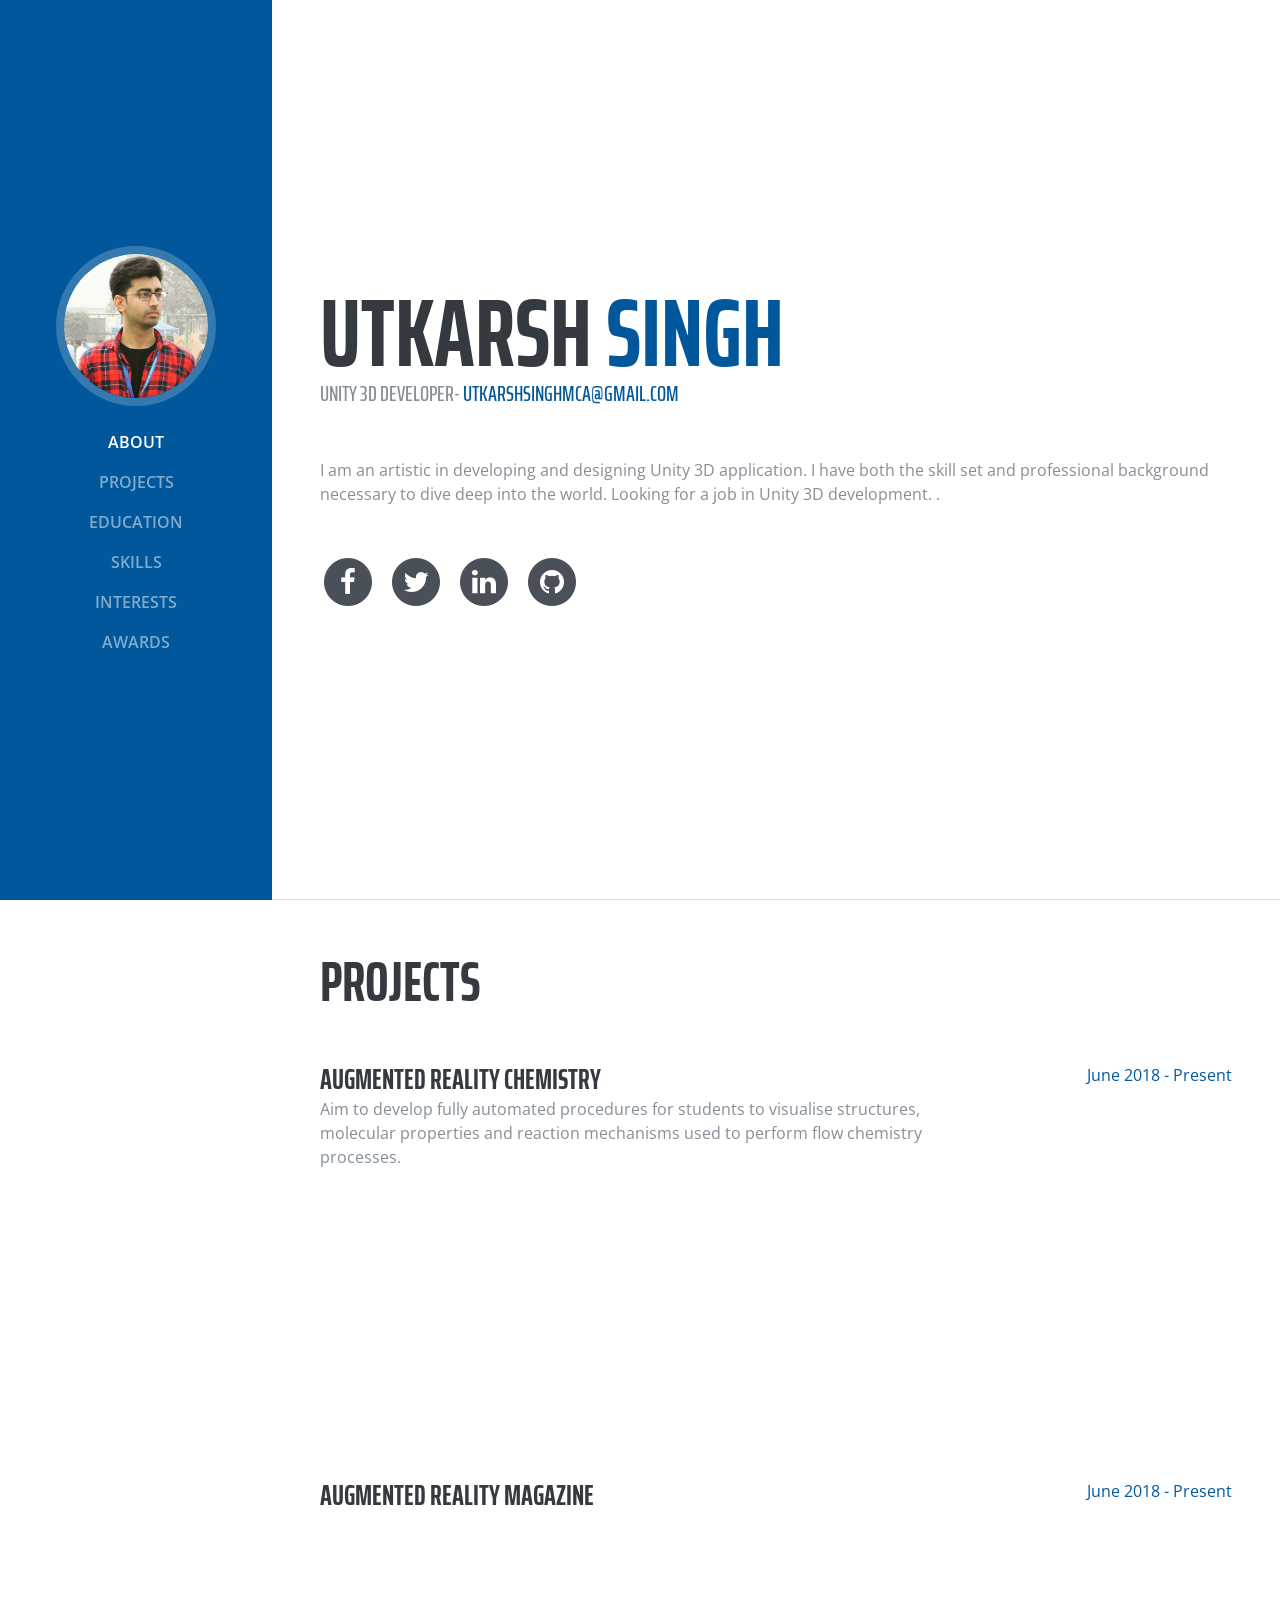
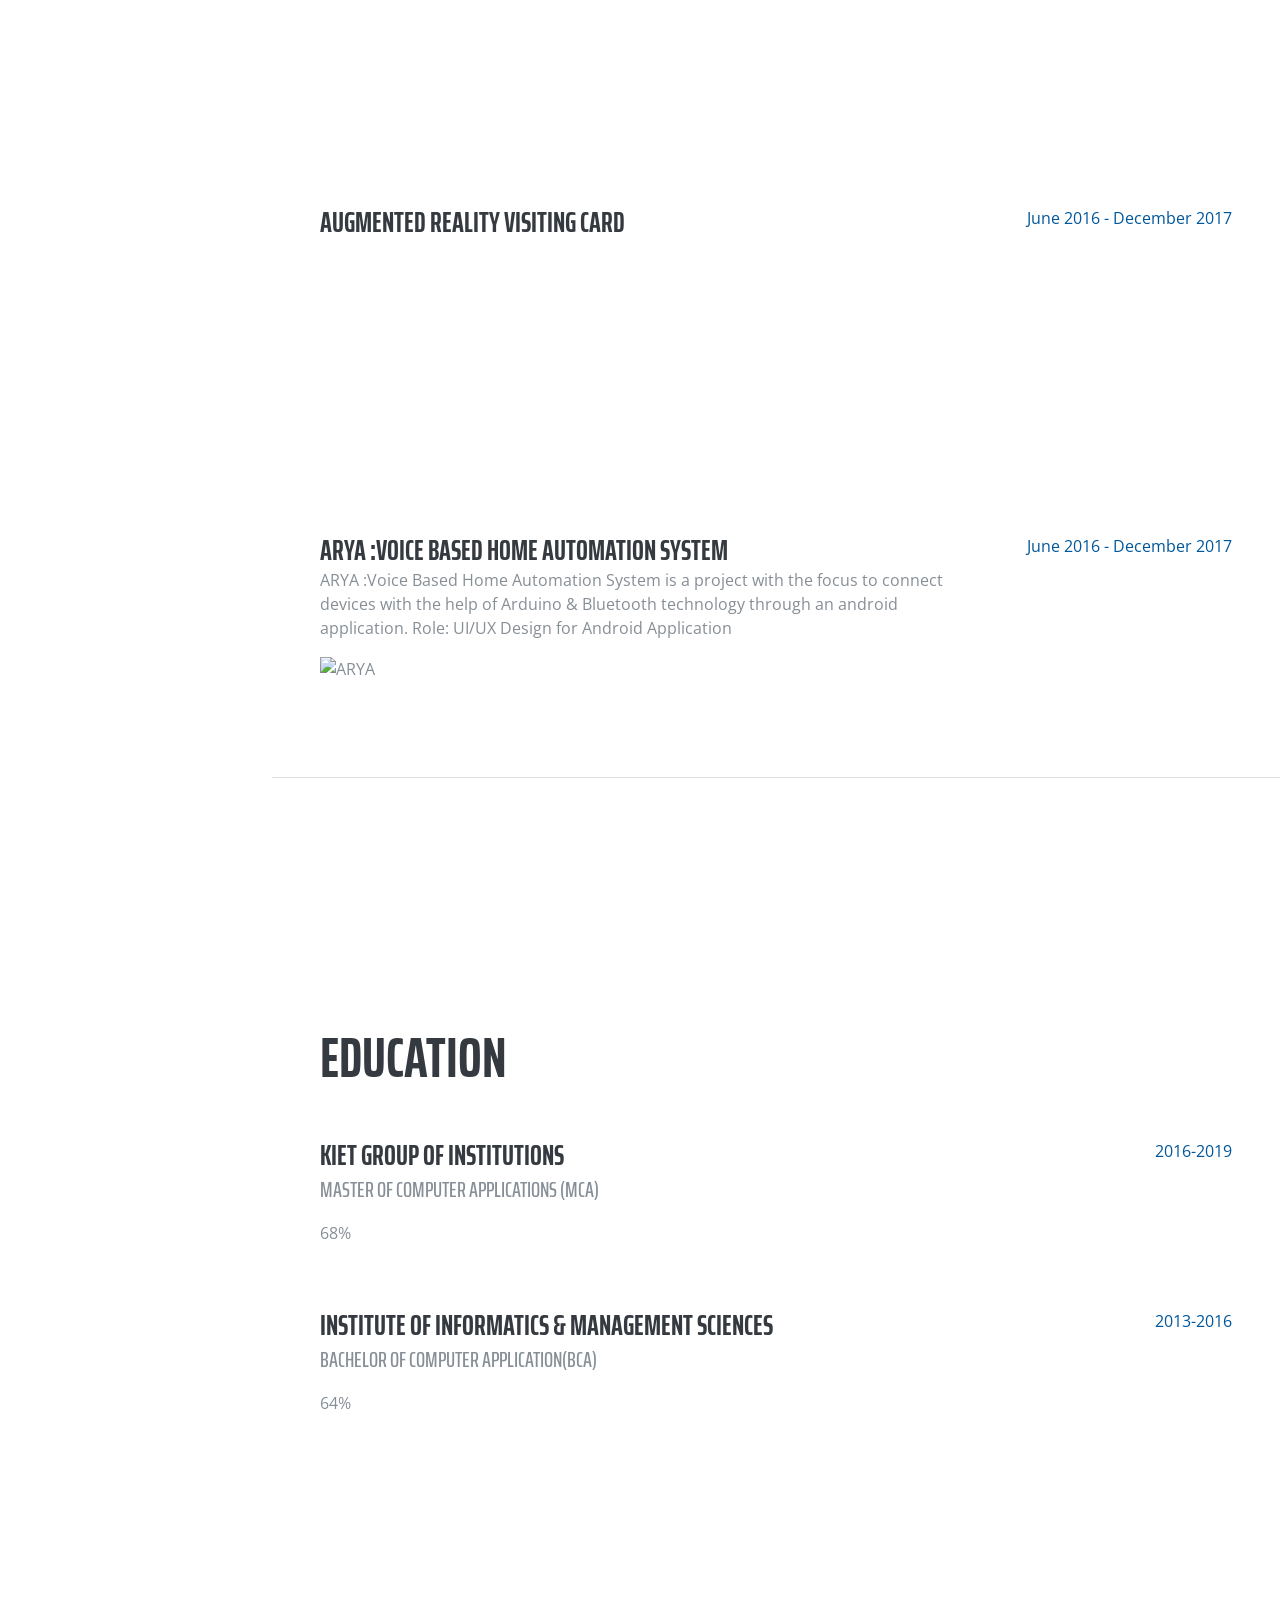
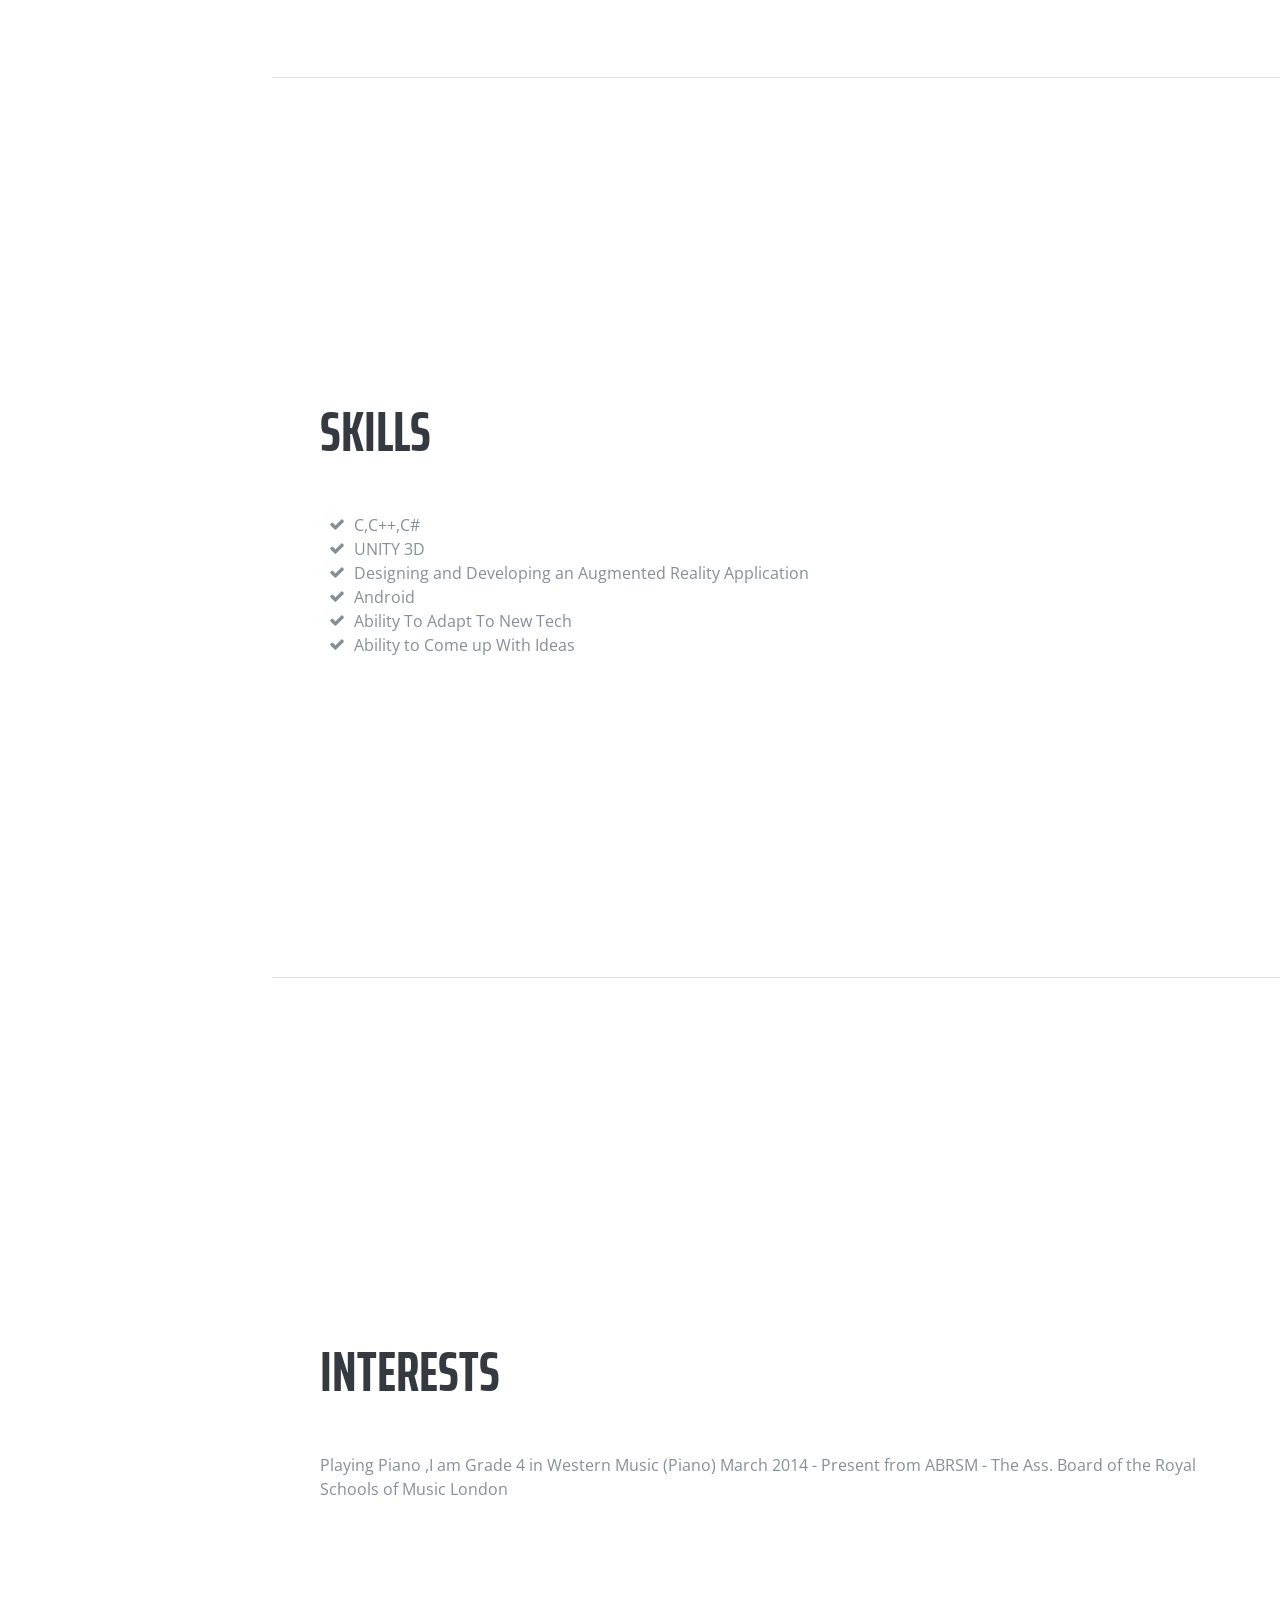
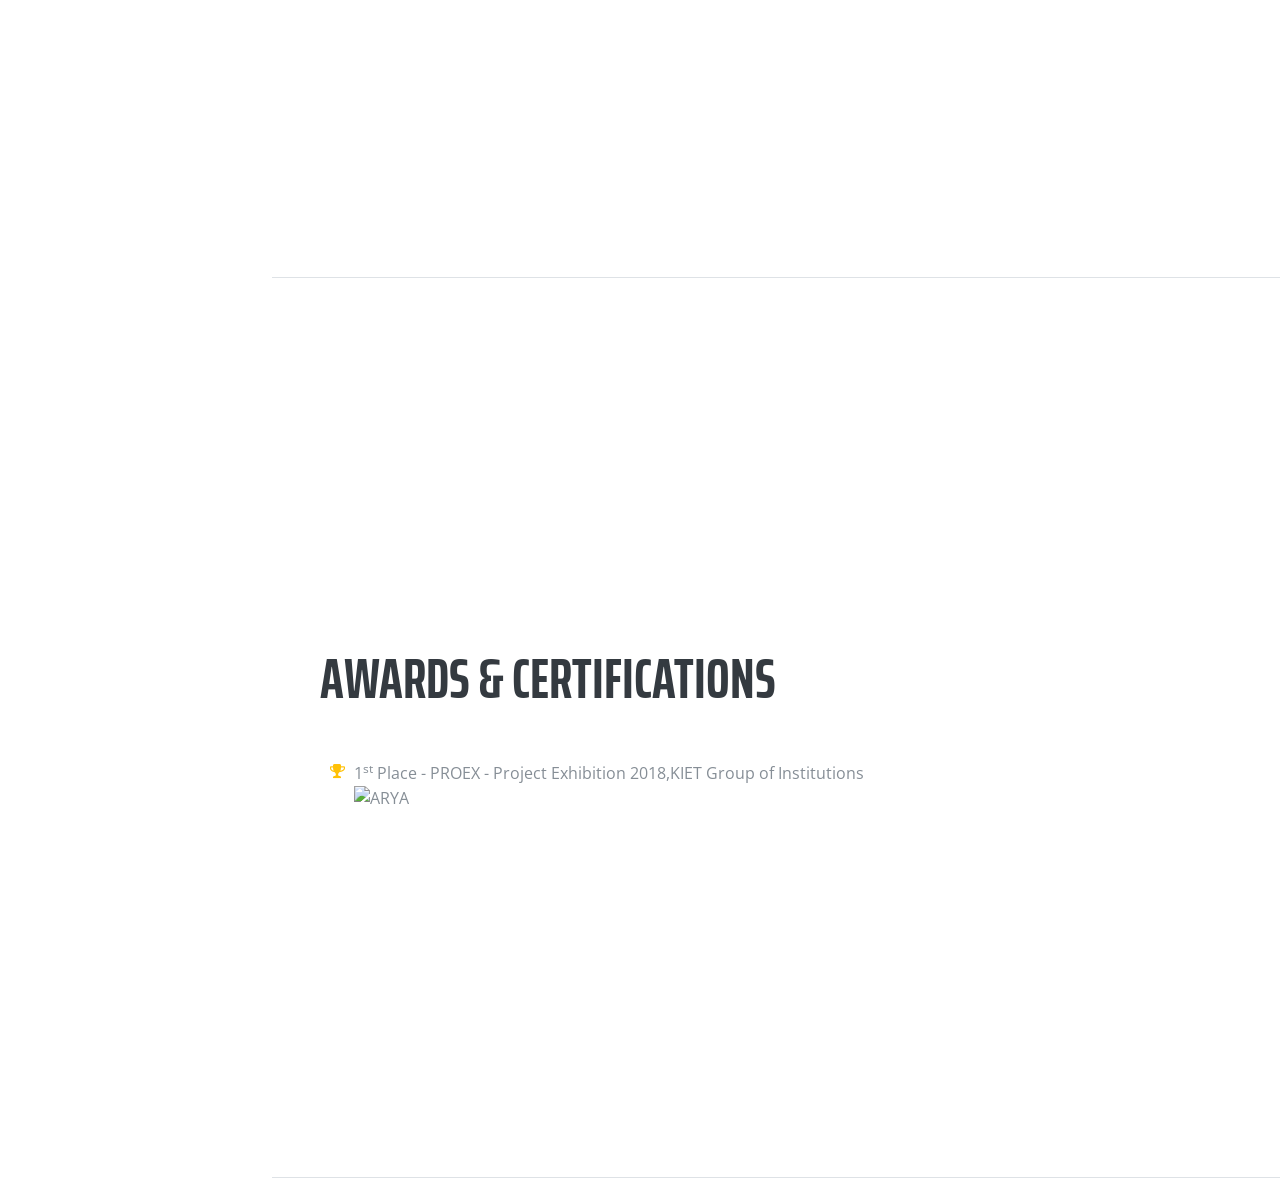
==== commit 73f4a12d: "Updated Resume" ====
--- a/index.html
+++ b/index.html
@@ -211,12 +211,13 @@
           <ul class="fa-ul mb-0">
             <li>
               <i class="fa-li fa fa-check"></i>
-              UI Designing
+              C,C++,C#
+
 
 </li>
             <li>
               <i class="fa-li fa fa-check"></i>
-             Ability To Adapt To New Tech
+              UNITY 3D
 </li>
             <li>
               <i class="fa-li fa fa-check"></i>
@@ -224,7 +225,19 @@
 </li>
             <li>
               <i class="fa-li fa fa-check"></i>
-             Ability to Come up With Ideas</li>
+              Android
+            </li>
+          </li>
+          <li>
+            <i class="fa-li fa fa-check"></i>
+            Ability To Adapt To New Tech
+
+          </li>
+        </li>
+        <li>
+          <i class="fa-li fa fa-check"></i>
+          Ability to Come up With Ideas
+        </li>
           </ul>
         </div>
       </section>
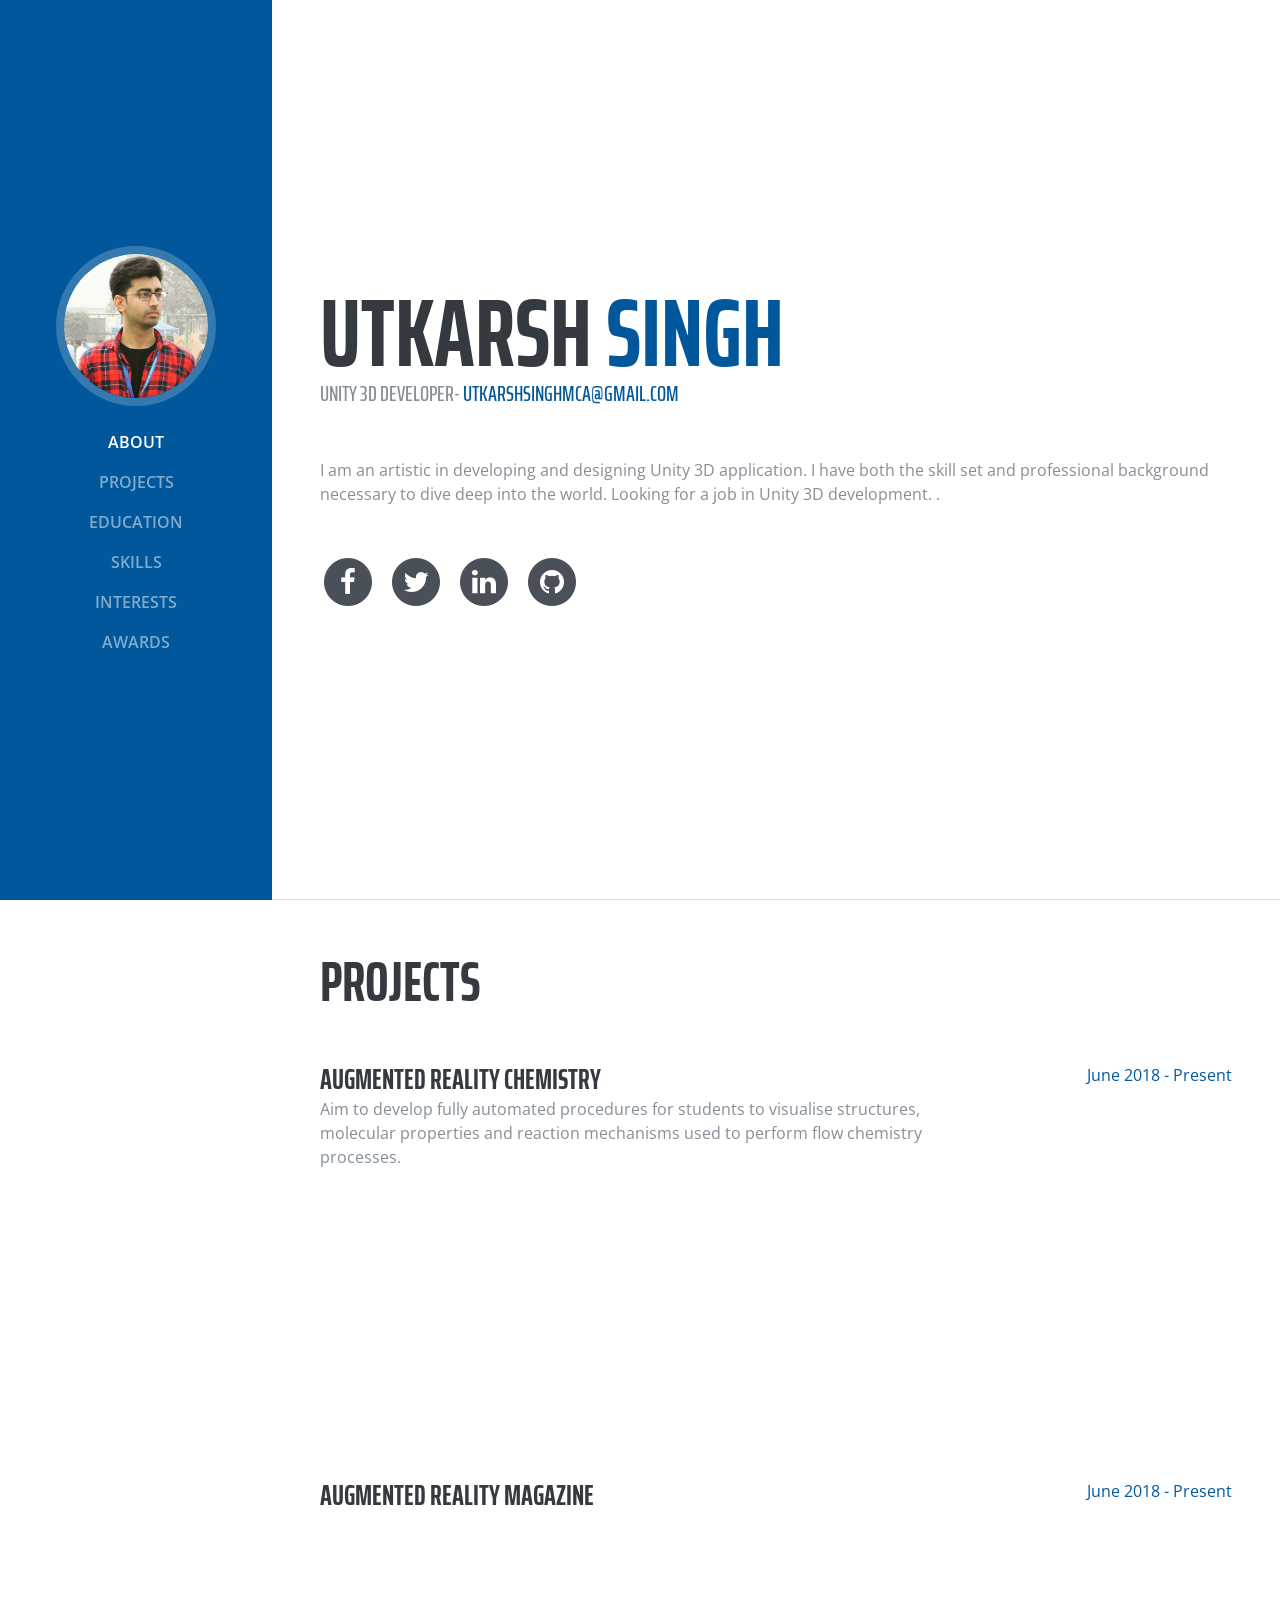
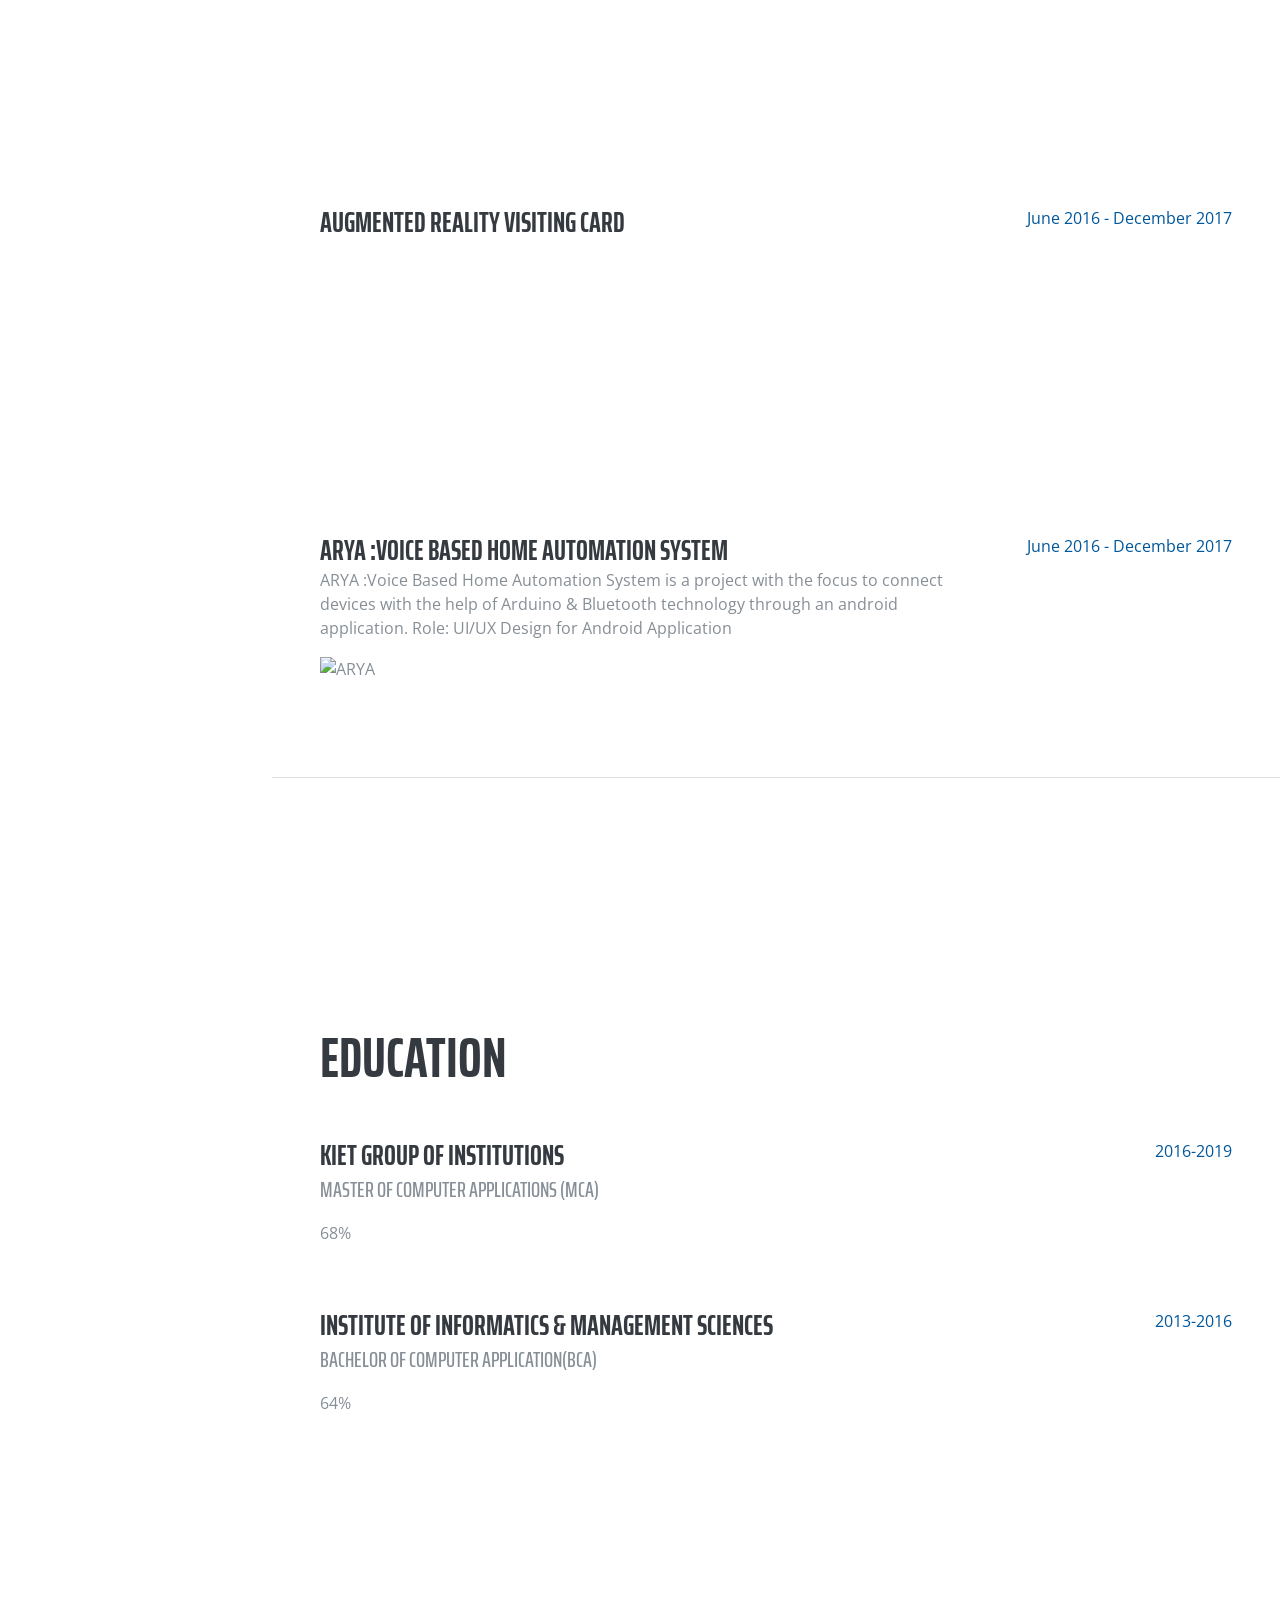
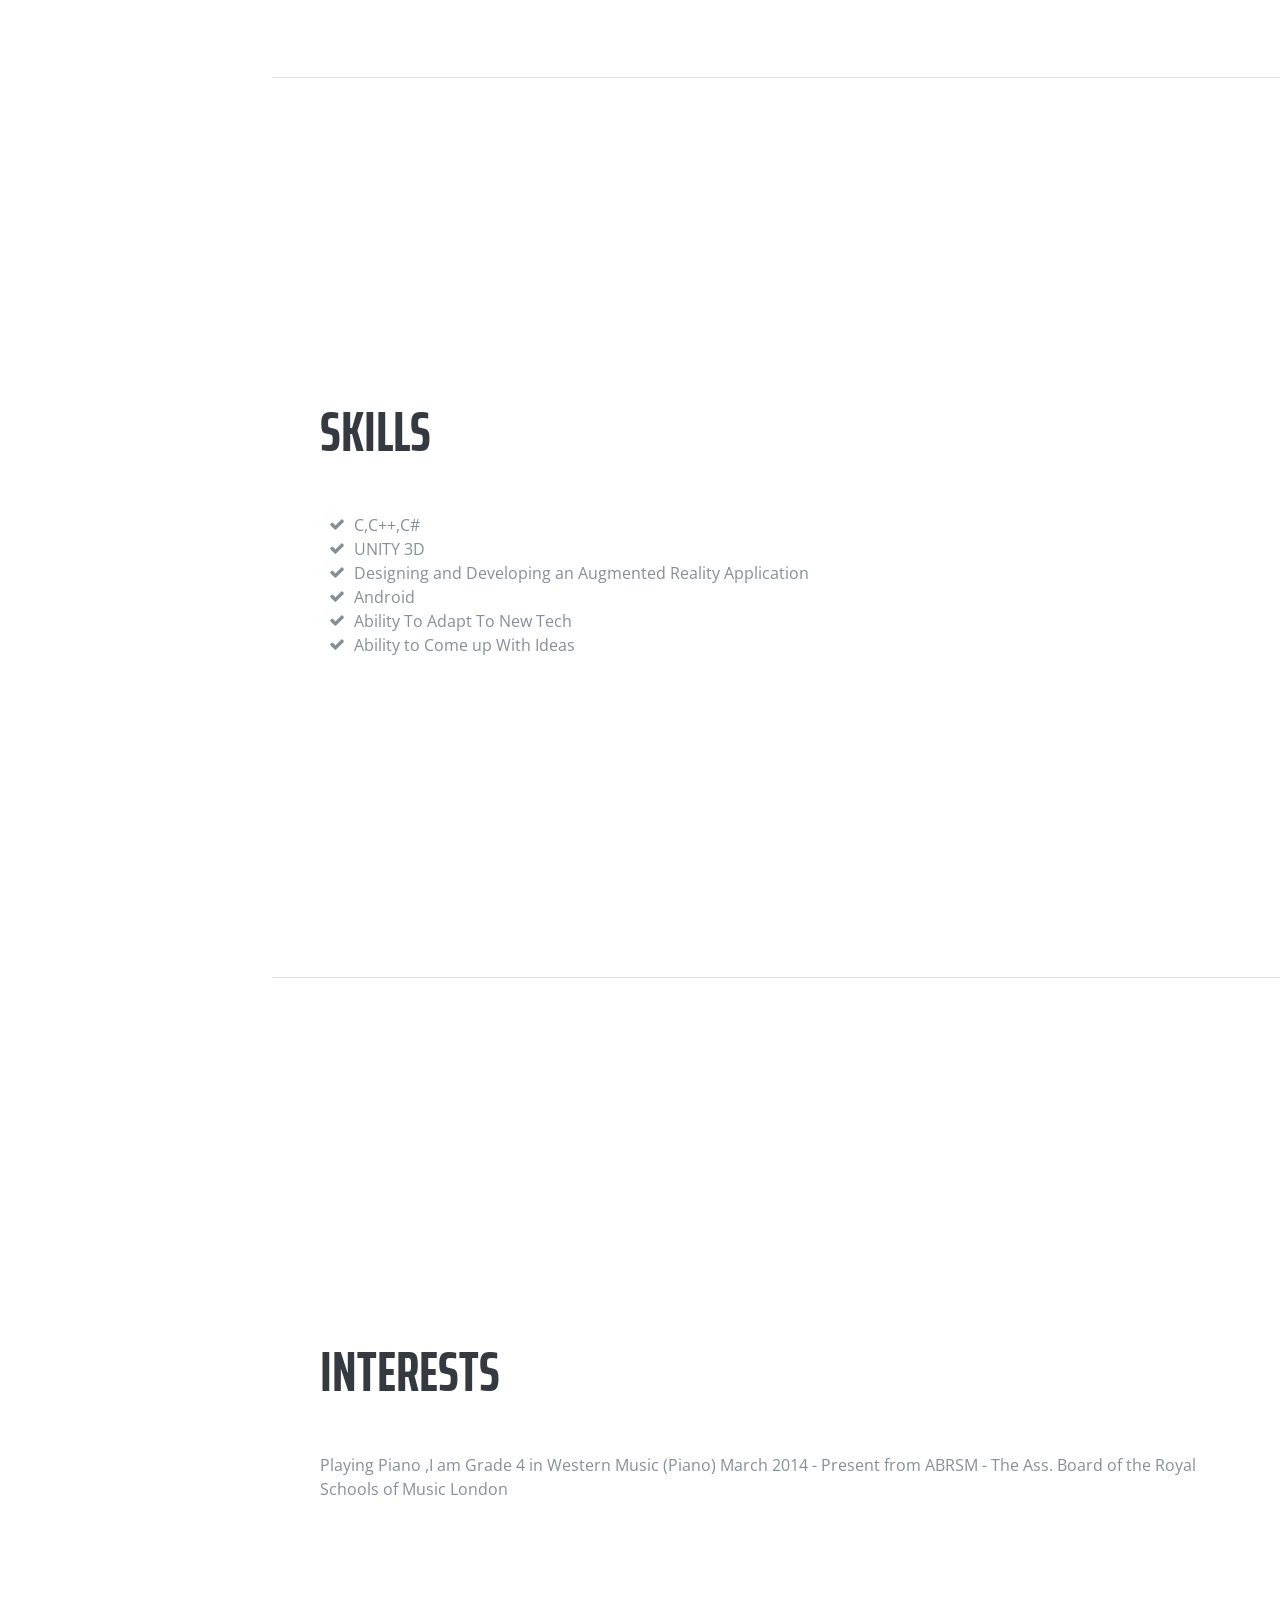
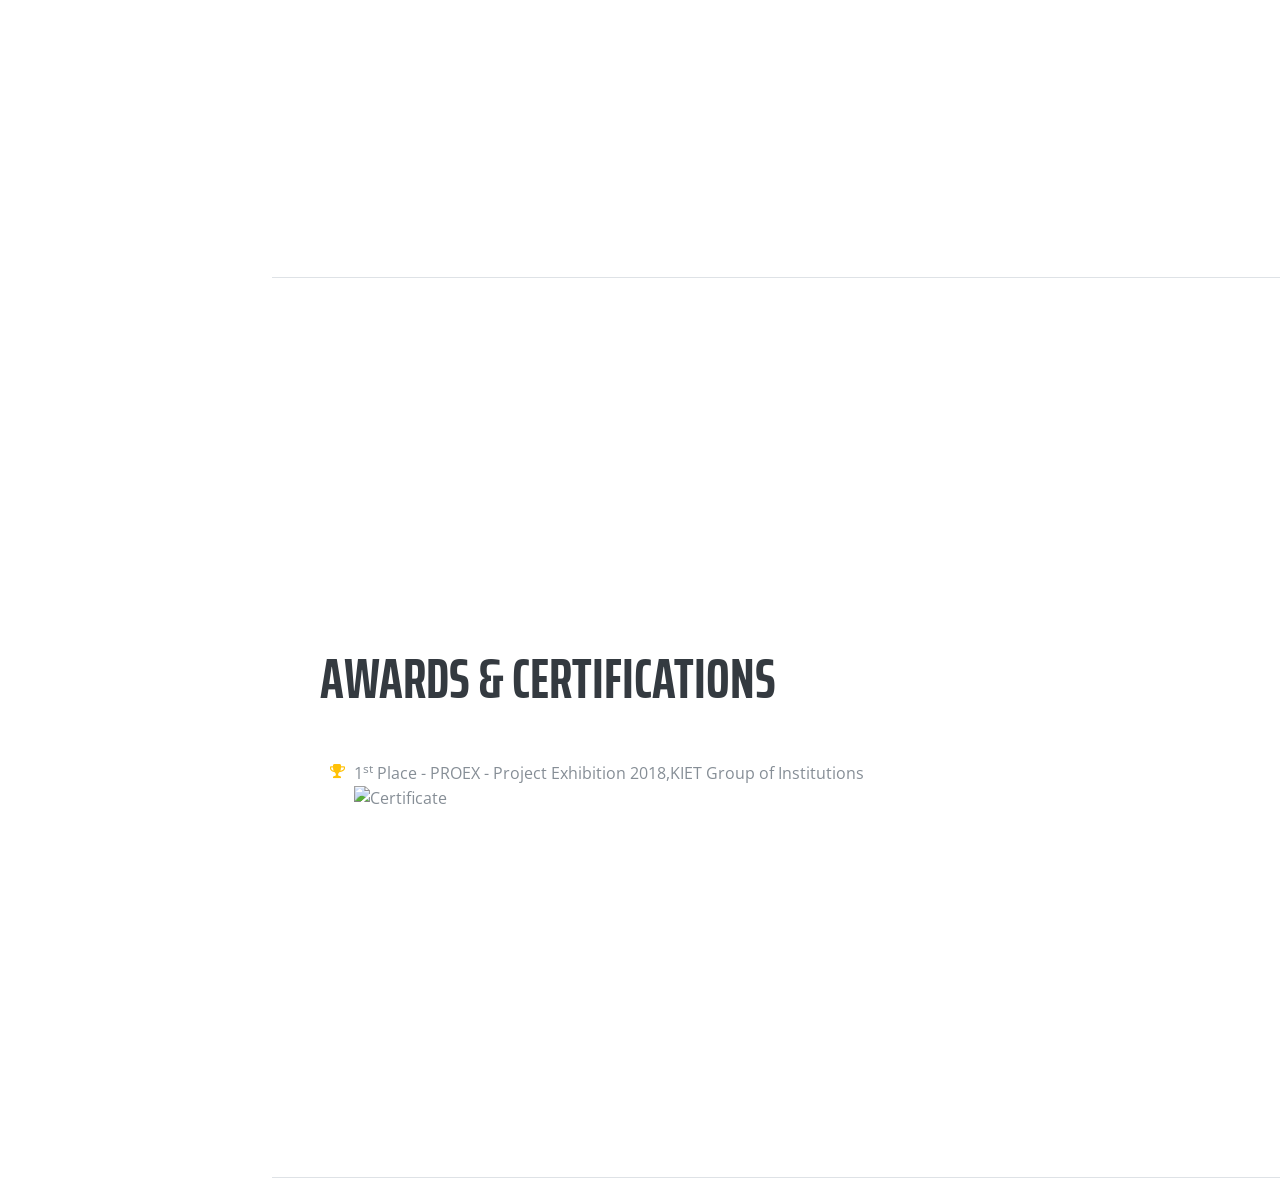
==== commit 9af9adf8: "Update" ====
--- a/index.html
+++ b/index.html
@@ -262,7 +262,7 @@
               <i class="fa-li fa fa-trophy text-warning"></i>
               1<sup>st</sup>
               Place - PROEX - Project Exhibition 2018,KIET Group of Institutions</li>
-              <img src="C:\Users\Utkarsh\Desktop\utkarshsinghmca.github.io\img\certi.jpg" alt="ARYA" style="width:600px;height:400px;">
+              <img src="C:\Users\Utkarsh\Desktop\utkarshsinghmca.github.io\img\certi.jpg" alt="Certificate" style="width:600px;height:400px;">
         
             <li>
            
